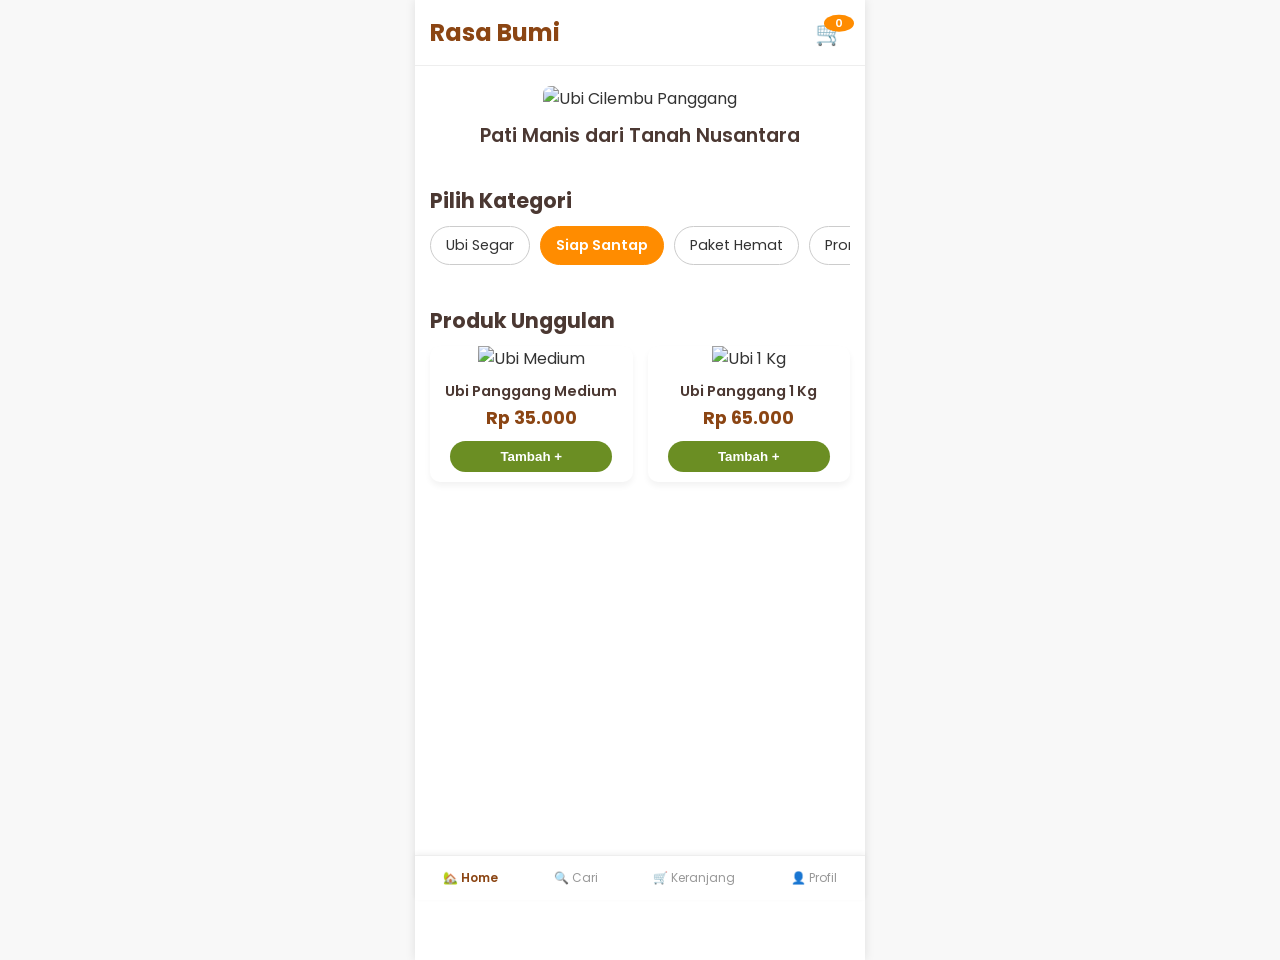
==== index.html @ 348a5ba7 "rancangan awal" ====
<!DOCTYPE html>
<html lang="id">
<head>
    <meta charset="UTF-8">
    <meta name="viewport" content="width=device-width, initial-scale=1.0">
    <title>Rasa Bumi - Home</title>
    <link rel="stylesheet" href="style.css">
    <link href="https://fonts.googleapis.com/css2?family=Poppins:wght@400;600;700&display=swap" rel="stylesheet">
</head>
<body>

    <div class="mobile-container">
        <header class="app-header">
            <div class="header-left">
                <div class="logo-text">Rasa Bumi</div>
            </div>
            <div class="header-right">
                <span class="icon cart-icon">🛒</span> <span class="cart-count">0</span> </div>
        </header>

        <section class="hero-section">
            <img src="https://via.placeholder.com/450x180/FF8C00/FFFFFF?text=Ubi+Cilembu+Panggang" alt="Ubi Cilembu Panggang" class="hero-image">
            <h1 class="hero-title">Pati Manis dari Tanah Nusantara</h1>
        </section>

        <section class="category-section">
            <h2>Pilih Kategori</h2>
            <div class="category-list">
                <div class="category-item" data-category="ubi-segar">Ubi Segar</div>
                <div class="category-item active" data-category="siap-santap">Siap Santap</div>
                <div class="category-item" data-category="paket-hemat">Paket Hemat</div>
                <div class="category-item" data-category="promo">Promo</div>
            </div>
        </section>

        <section class="product-section">
            <h2>Produk Unggulan</h2>
            <div class="product-grid">
                <div class="product-card" data-category="siap-santap">
                    <img src="https://via.placeholder.com/180x120/FF8C00/FFFFFF?text=Ubi+Medium" alt="Ubi Medium" class="product-image">
                    <p class="product-name">Ubi Panggang Medium</p>
                    <p class="product-price">Rp 35.000</p>
                    <button class="add-to-cart-btn">Tambah +</button>
                </div>
                <div class="product-card" data-category="siap-santap">
                    <img src="https://via.placeholder.com/180x120/FF8C00/FFFFFF?text=Ubi+1+Kg" alt="Ubi 1 Kg" class="product-image">
                    <p class="product-name">Ubi Panggang 1 Kg</p>
                    <p class="product-price">Rp 65.000</p>
                    <button class="add-to-cart-btn">Tambah +</button>
                </div>
                <div class="product-card" data-category="ubi-segar" style="display: none;">
                    <img src="https://via.placeholder.com/180x120/FF8C00/FFFFFF?text=Ubi+Segar" alt="Ubi Segar" class="product-image">
                    <p class="product-name">Ubi Cilembu Segar 500gr</p>
                    <p class="product-price">Rp 25.000</p>
                    <button class="add-to-cart-btn">Tambah +</button>
                </div>
            </div>
        </section>

        <nav class="bottom-nav">
            <a href="#" class="nav-item active" data-nav="home">🏡 Home</a>
            <a href="#" class="nav-item" data-nav="search">🔍 Cari</a>
            <a href="#" class="nav-item" data-nav="cart">🛒 Keranjang</a>
            <a href="#" class="nav-item" data-nav="profile">👤 Profil</a>
        </nav>

    </div>

    <script src="script.js"></script>
</body>
</html>
---- style.css ----
/* RESET DAN FONT DASAR */
body {
    font-family: 'Poppins', sans-serif;
    margin: 0;
    padding: 0;
    background-color: #f8f8f8;
    color: #333;
}

/* WARNA PALET DARI LOGO */
:root {
    --color-primary: #8B4513; /* Cokelat Tanah */
    --color-secondary: #FF8C00; /* Oranye Ubi */
    --color-text: #4B3832;
    --color-bg-light: #fff;
    --color-green: #6B8E23;
}

/* BATAS WADAH MOBILE */
.mobile-container {
    max-width: 450px;
    margin: 0 auto;
    background-color: var(--color-bg-light);
    box-shadow: 0 0 10px rgba(0,0,0,0.1);
    min-height: 100vh;
    padding-bottom: 60px; /* Ruang untuk bottom nav */
}

/* HEADER */
.app-header {
    display: flex;
    justify-content: space-between;
    align-items: center;
    padding: 15px;
    border-bottom: 1px solid #eee;
    background-color: var(--color-bg-light);
    position: sticky;
    top: 0;
    z-index: 100;
}

.logo-text {
    font-size: 1.5em;
    font-weight: 700;
    color: var(--color-primary);
}

.icon {
    font-size: 1.5em;
    cursor: pointer;
}

/* HERO SECTION */
.hero-section {
    position: relative;
    text-align: center;
    padding: 20px 0;
}

.hero-image {
    width: 100%;
    height: 180px;
    object-fit: cover;
    border-radius: 8px;
    margin-bottom: 10px;
}

.hero-title {
    font-size: 1.2em;
    font-weight: 600;
    color: var(--color-text);
    margin: 0;
    padding: 0 15px;
}

/* SECTION UMUM */
section {
    padding: 15px;
}

h2 {
    font-size: 1.3em;
    margin-top: 0;
    margin-bottom: 10px;
    color: var(--color-text);
}

/* KATEGORI */
.category-list {
    display: flex;
    overflow-x: scroll; /* Agar bisa digeser horizontal */
    gap: 10px;
    padding-bottom: 10px;
}

.category-item {
    padding: 8px 15px;
    border-radius: 20px;
    white-space: nowrap;
    border: 1px solid #ccc;
    cursor: pointer;
    font-size: 0.9em;
    background-color: #fff;
    transition: background-color 0.3s;
}

.category-item.active {
    background-color: var(--color-secondary);
    color: #fff;
    border-color: var(--color-secondary);
    font-weight: 600;
}

/* PRODUK UNGGULAN (GRID) */
.product-grid {
    display: grid;
    grid-template-columns: repeat(2, 1fr); /* 2 kolom di tampilan mobile */
    gap: 15px;
}

.product-card {
    background-color: #fff;
    border-radius: 10px;
    overflow: hidden;
    box-shadow: 0 4px 6px rgba(0,0,0,0.05);
    padding-bottom: 10px;
    text-align: center;
}

.product-image {
    width: 100%;
    height: 120px;
    object-fit: cover;
    margin-bottom: 5px;
}

.product-name {
    font-weight: 600;
    margin: 5px 0 0;
    color: var(--color-text);
    font-size: 0.9em;
}

.product-price {
    font-weight: 700;
    color: var(--color-primary);
    margin: 3px 0 10px;
    font-size: 1.1em;
}

.add-to-cart-btn {
    background-color: var(--color-green);
    color: white;
    border: none;
    padding: 8px 15px;
    border-radius: 20px;
    cursor: pointer;
    font-weight: 600;
    width: 80%;
}

/* NAVIGASI BAWAH */
.bottom-nav {
    position: fixed;
    bottom: 0;
    left: 0;
    right: 0;
    max-width: 450px;
    margin: 0 auto;
    display: flex;
    justify-content: space-around;
    background-color: var(--color-bg-light);
    border-top: 1px solid #eee;
    padding: 8px 0;
    box-shadow: 0 -2px 5px rgba(0,0,0,0.05);
    z-index: 200;
}

.nav-item {
    display: flex;
    flex-direction: column;
    align-items: center;
    font-size: 0.75em;
    color: #999;
    text-decoration: none;
    padding: 5px;
}

.nav-item.active {
    color: var(--color-primary);
    font-weight: 600;
}

/* Tambahan untuk cart count */
.app-header .header-right {
    position: relative;
    display: flex;
    align-items: center; /* Untuk mensejajarkan ikon dan angka */
}

.cart-icon {
    margin-right: 5px; /* Memberi jarak ke angka */
}

.cart-count {
    background-color: var(--color-secondary); /* Warna oranye ubi */
    color: white;
    font-size: 0.7em;
    font-weight: 600;
    border-radius: 50%;
    padding: 2px 6px;
    position: absolute; /* Posisikan relatif terhadap header-right */
    top: 5px;
    right: 5px;
    transform: translate(30%, -30%); /* Geser agar di pojok ikon */
    min-width: 18px; /* Pastikan lingkaran cukup besar untuk 2 digit */
    text-align: center;
    line-height: 1.2;
}

/* ... (CSS yang sudah ada lainnya) ... */
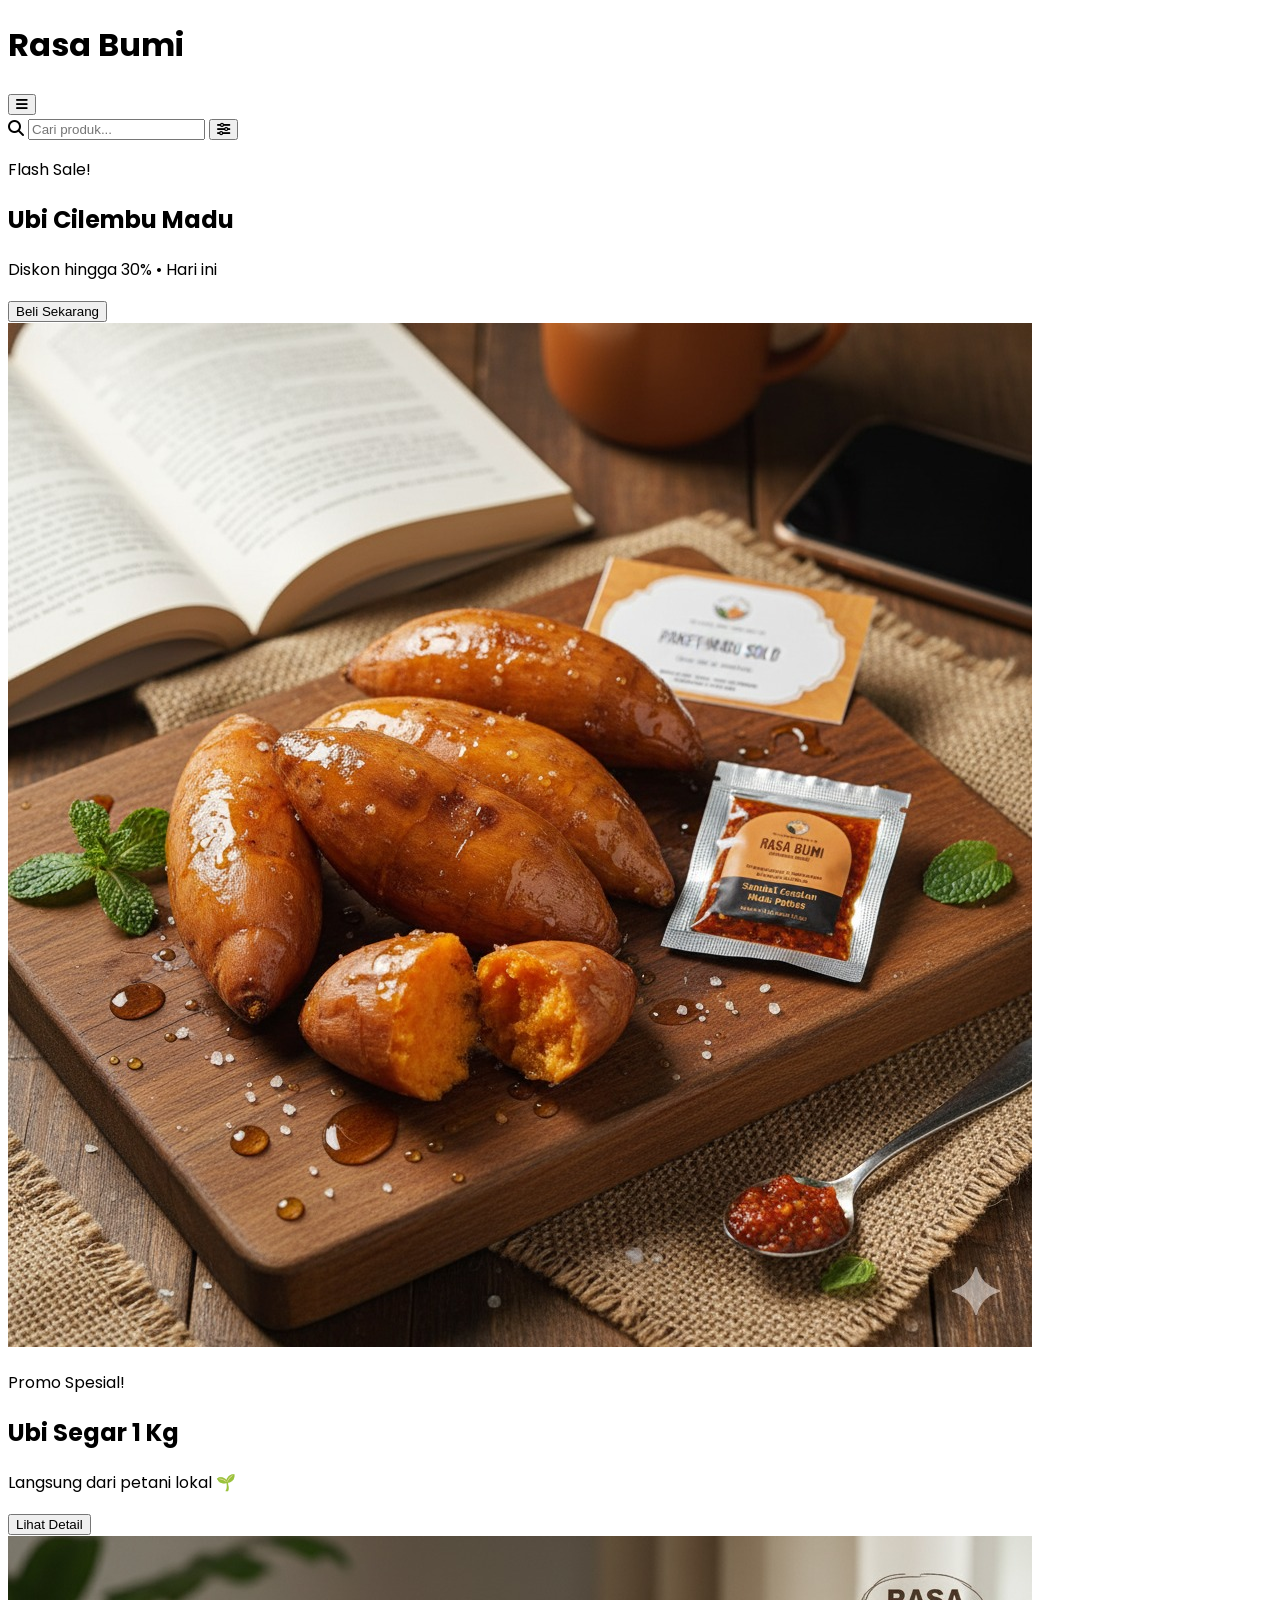
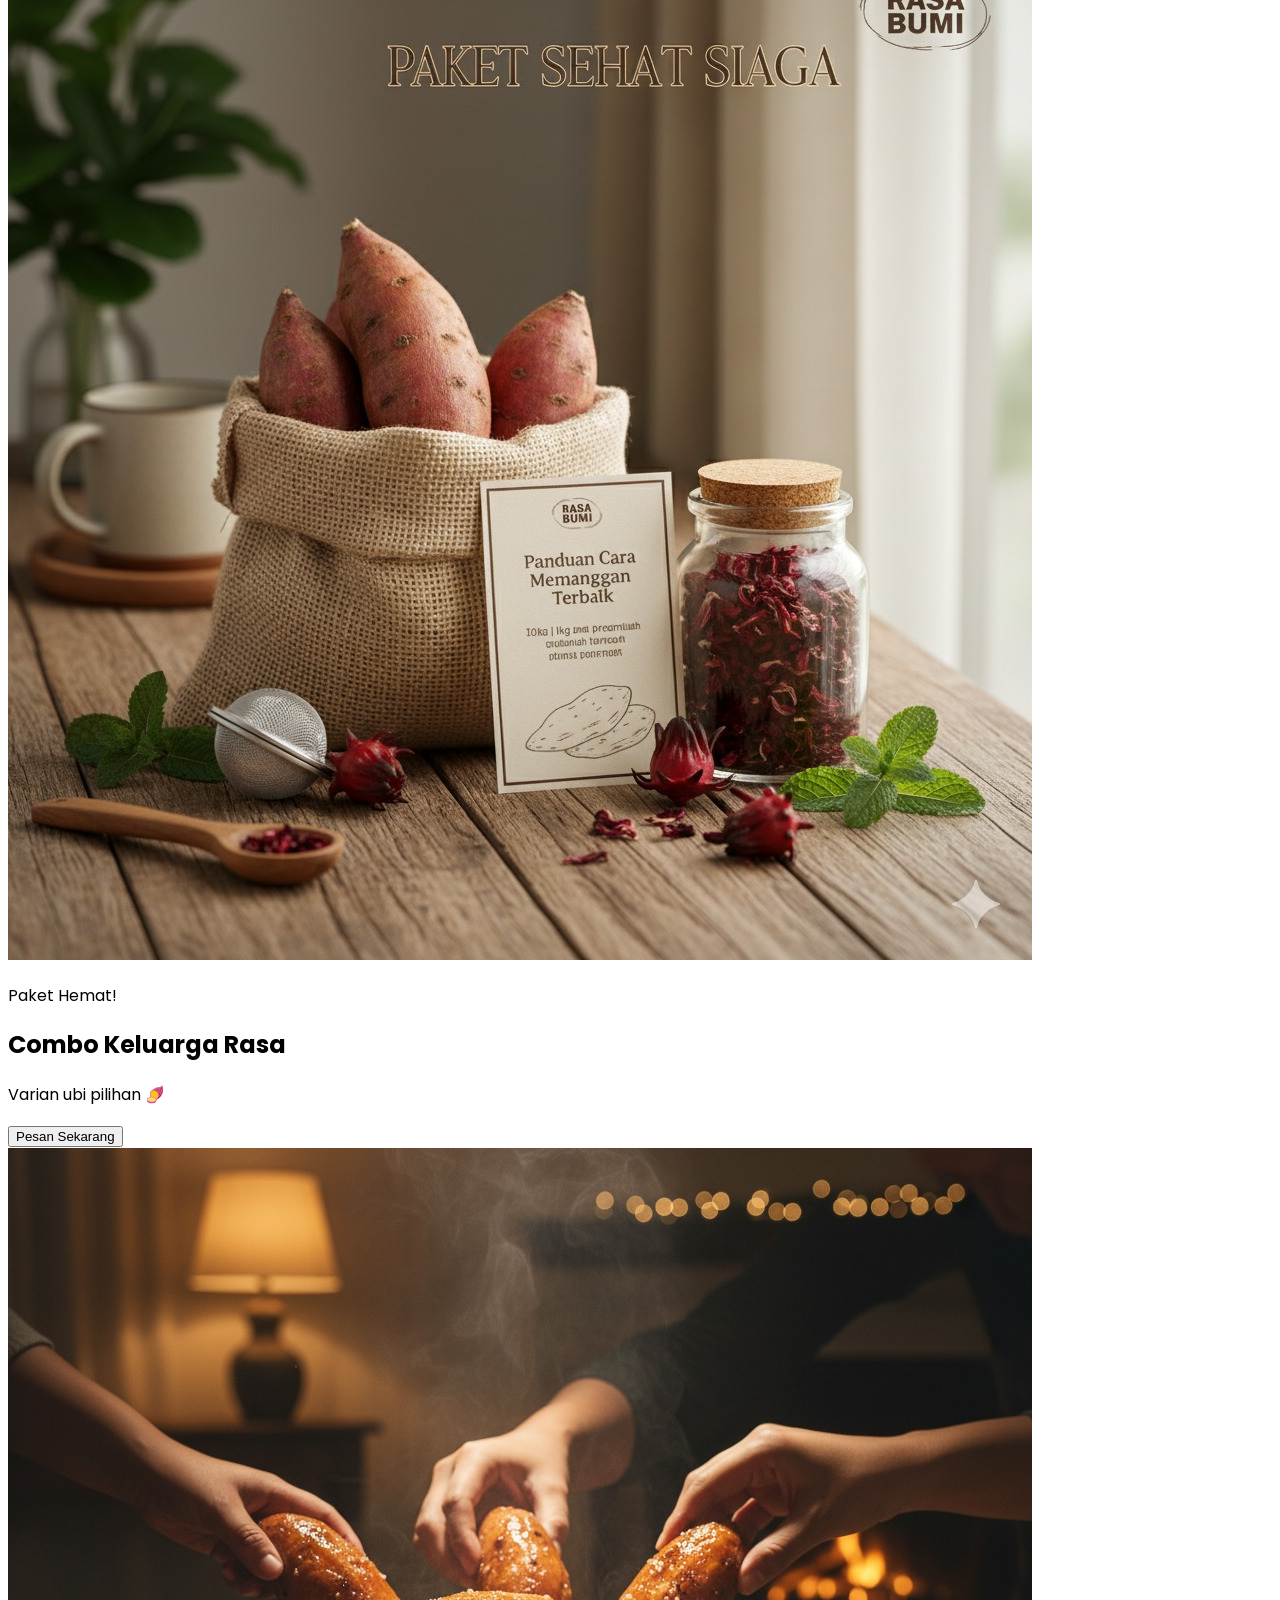
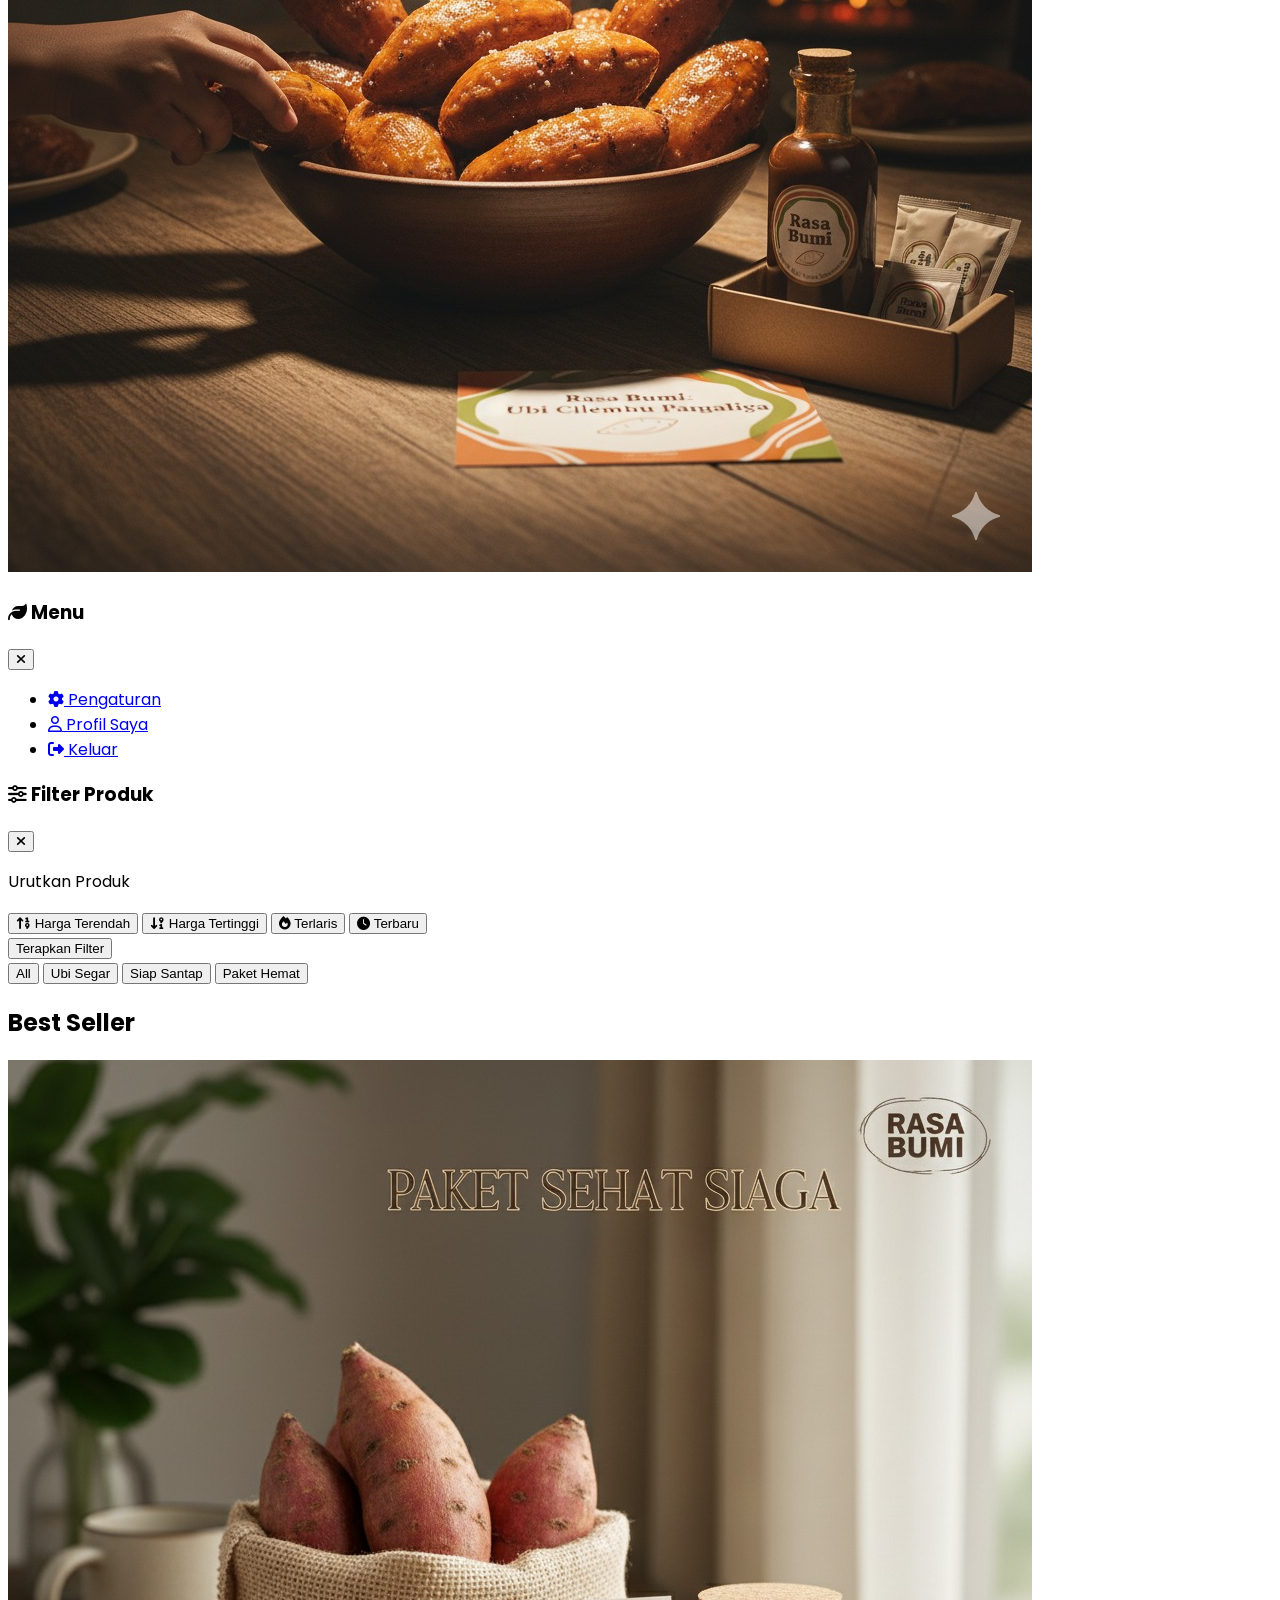
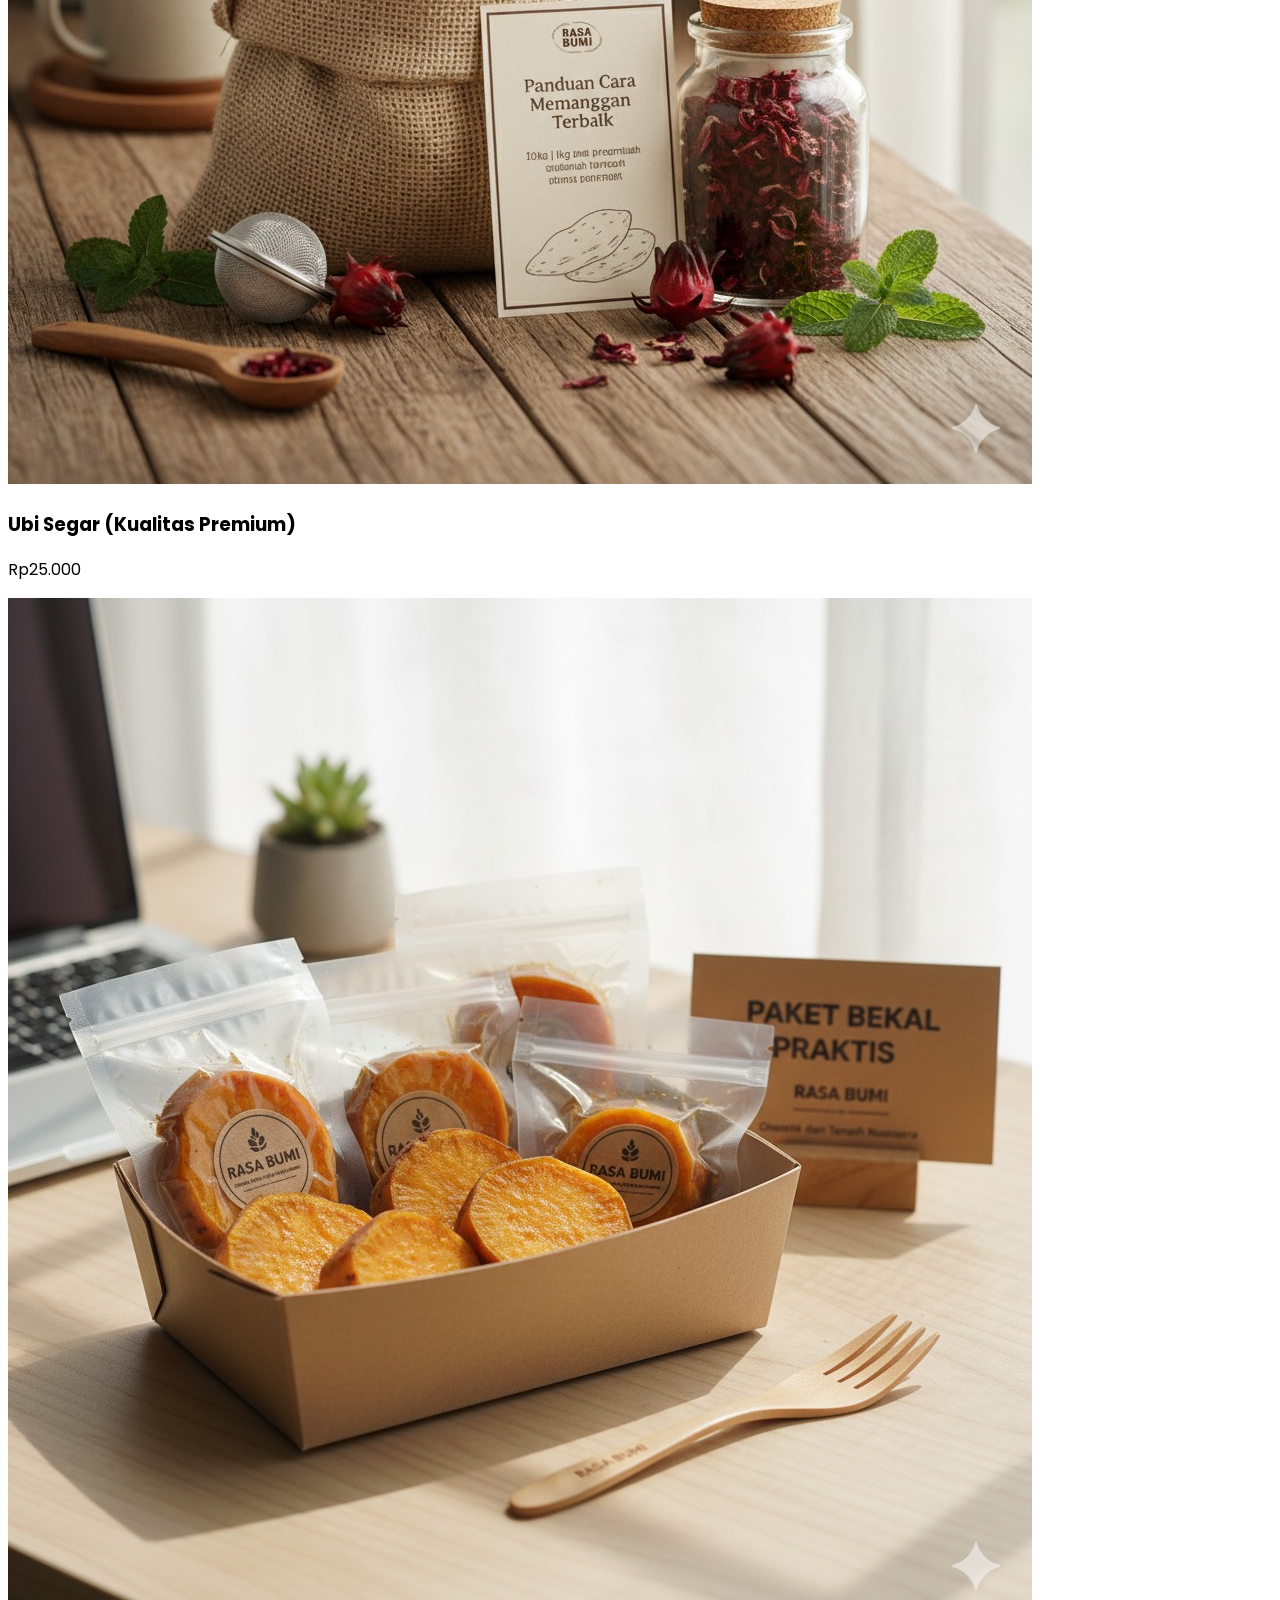
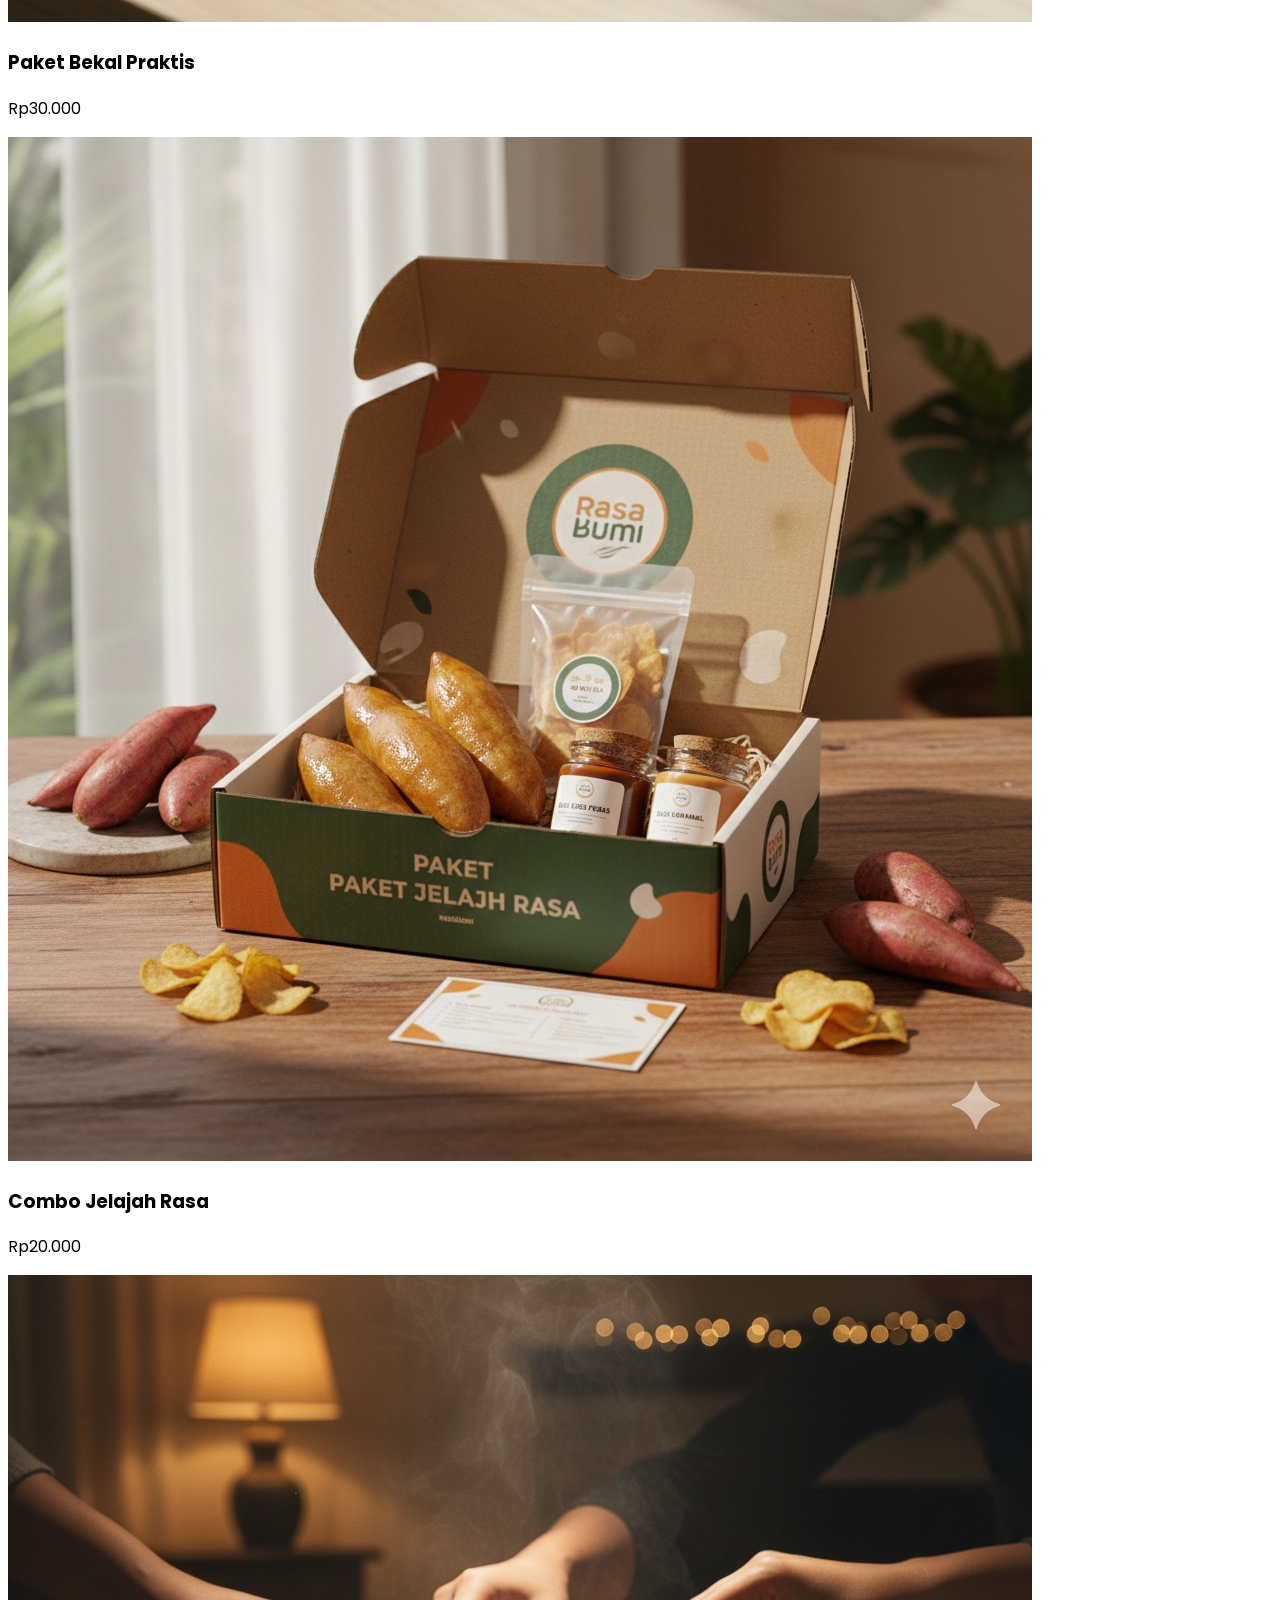
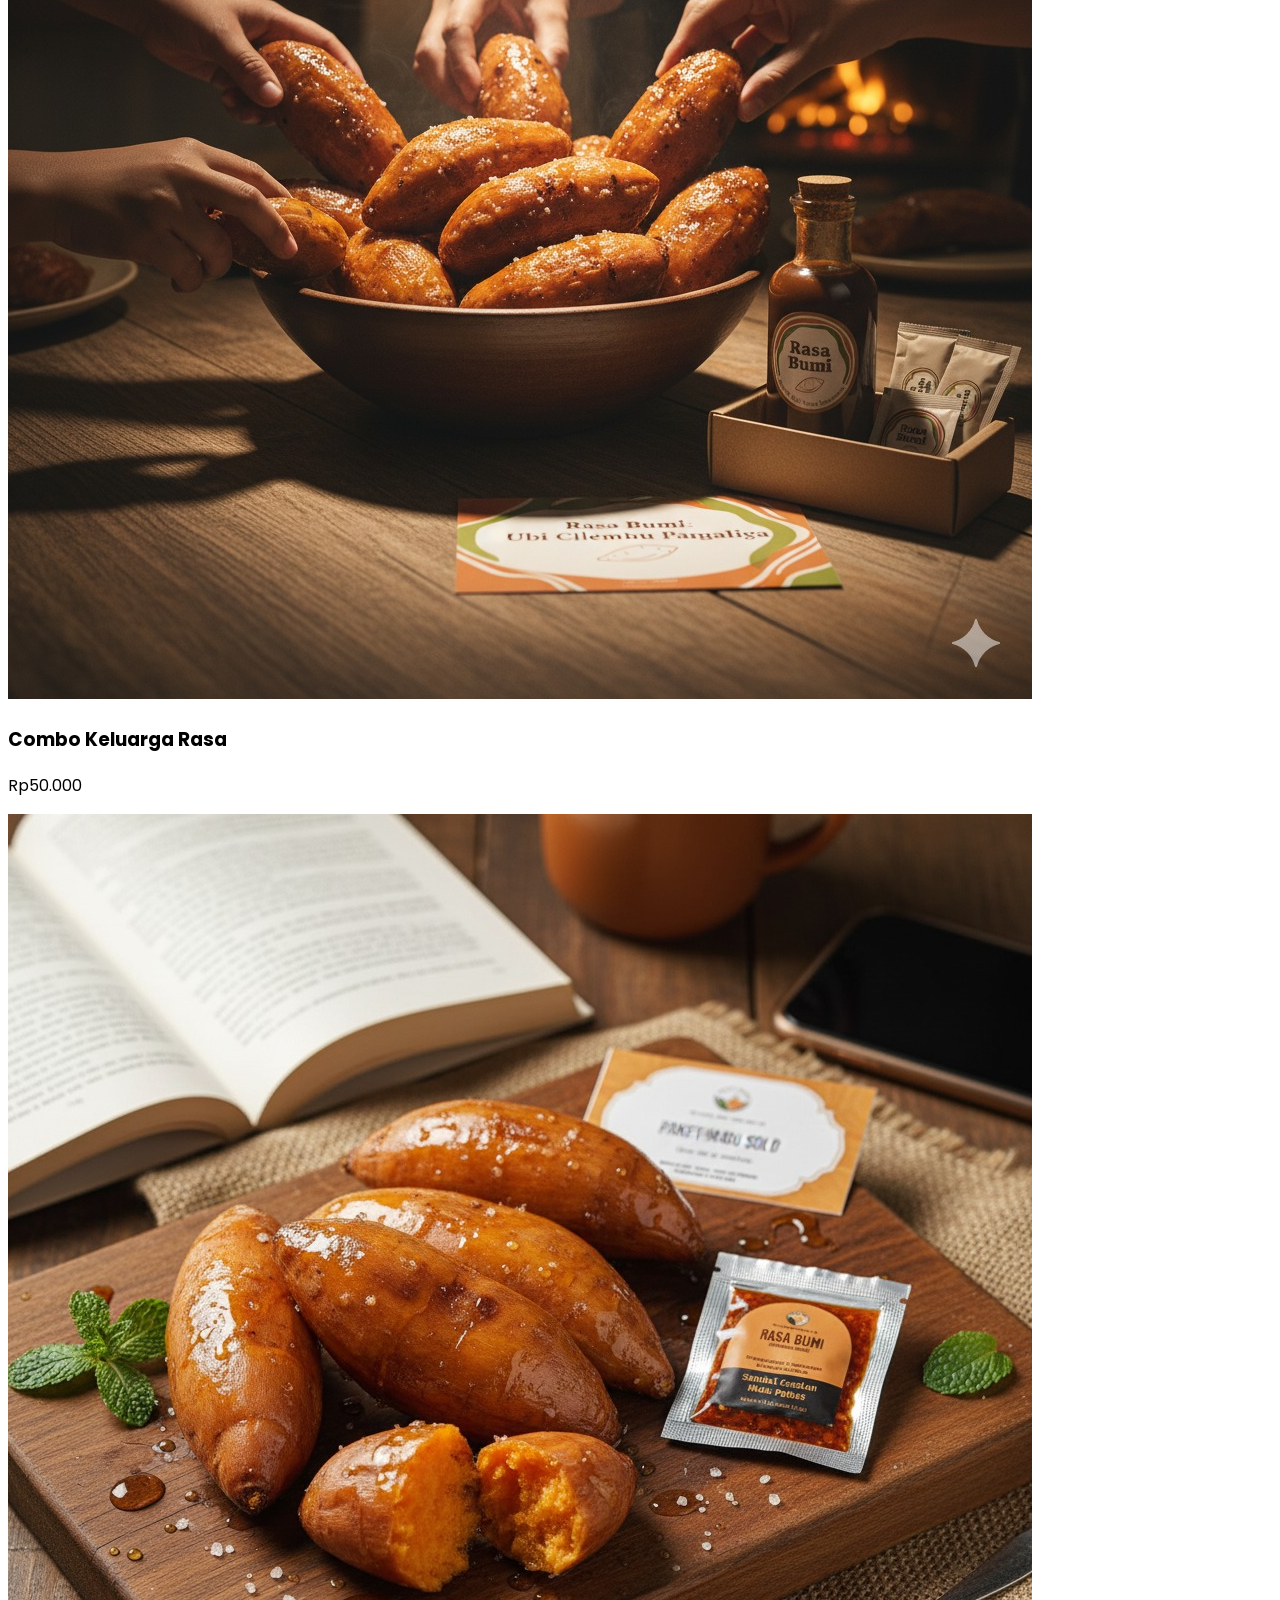
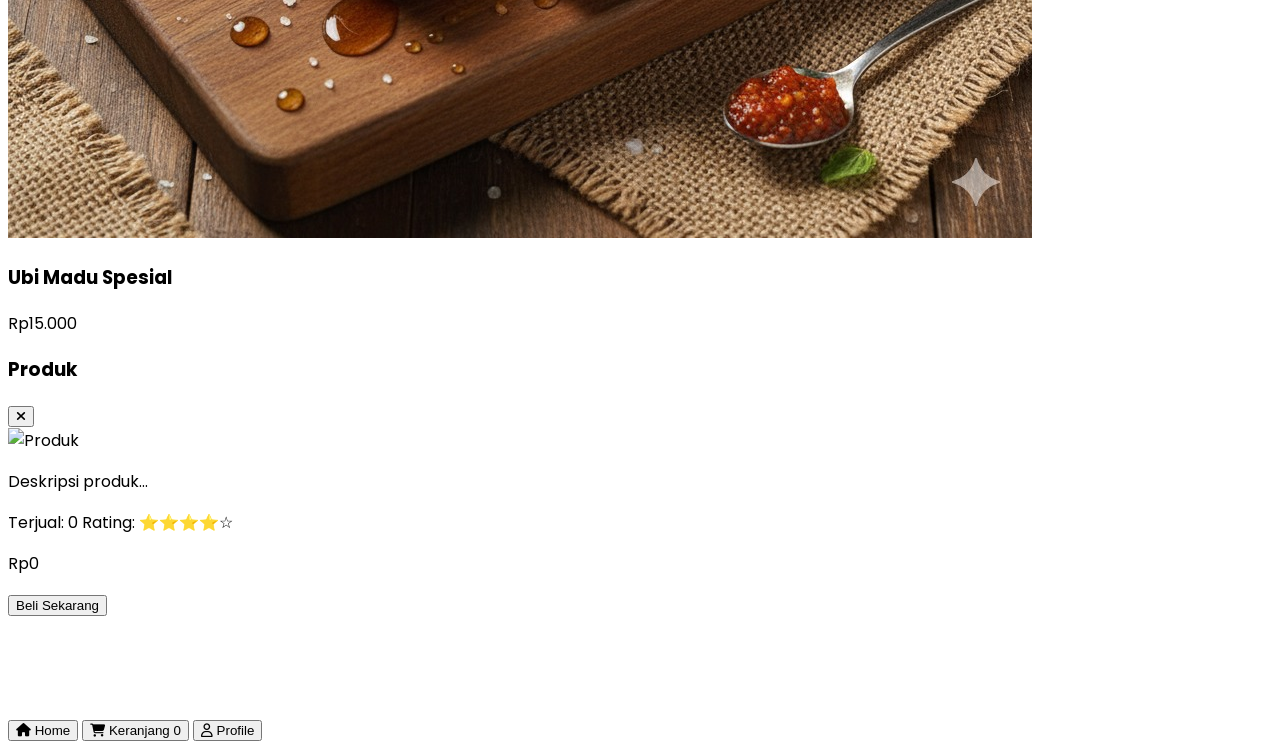
==== commit 7ae63b60: "home setting profile" ====
--- a/index.html
+++ b/index.html
@@ -1,71 +1,432 @@
 <!DOCTYPE html>
 <html lang="id">
-<head>
-    <meta charset="UTF-8">
-    <meta name="viewport" content="width=device-width, initial-scale=1.0">
-    <title>Rasa Bumi - Home</title>
-    <link rel="stylesheet" href="style.css">
-    <link href="https://fonts.googleapis.com/css2?family=Poppins:wght@400;600;700&display=swap" rel="stylesheet">
-</head>
-<body>
-
-    <div class="mobile-container">
-        <header class="app-header">
-            <div class="header-left">
-                <div class="logo-text">Rasa Bumi</div>
+  <head>
+    <meta charset="UTF-8" />
+    <meta name="viewport" content="width=device-width, initial-scale=1.0" />
+    <title>Rasa Bumi - Flash Sale</title>
+    <script src="https://cdn.tailwindcss.com"></script>
+    <link
+      href="https://fonts.googleapis.com/css2?family=Poppins:wght@400;600;700&display=swap"
+      rel="stylesheet"
+    />
+    <link
+      rel="stylesheet"
+      href="https://cdnjs.cloudflare.com/ajax/libs/font-awesome/6.5.0/css/all.min.css"
+      crossorigin="anonymous"
+    />
+
+    <link rel="stylesheet" href="./css/global.css" />
+  </head>
+  <body class="bg-gray-50 relative">
+    <!-- SPLASH SCREEN -->
+    <div
+      id="splashScreen"
+      class="fixed inset-0 bg-gradient-to-br from-amber-500 to-orange-400 flex flex-col items-center justify-center z-50"
+    >
+      <!-- Logo dengan animasi scale -->
+      <img
+        src="./image/icon/icon.png"
+        alt="Logo"
+        class="w-[140px] mb-2 animate-bounce-slow mt-[-40px]"
+      />
+
+      <!-- Subtitle -->
+      <p
+        class="text-gray-100 opacity-0 text-center text-lg animate-fadeIn delay-400"
+      >
+        Nikmati Produk Alami & Sehat
+      </p>
+
+      <!-- Loader Dots -->
+      <div class="flex space-x-2 mt-6">
+        <span
+          class="w-3 h-3 bg-white rounded-full animate-bounce delay-0"
+        ></span>
+        <span
+          class="w-3 h-3 bg-white rounded-full animate-bounce delay-200"
+        ></span>
+        <span
+          class="w-3 h-3 bg-white rounded-full animate-bounce delay-400"
+        ></span>
+      </div>
+    </div>
+
+    <!-- Tailwind Custom Animations -->
+    <style>
+      @keyframes fadeIn {
+        0% {
+          opacity: 0;
+          transform: translateY(10px);
+        }
+        100% {
+          opacity: 1;
+          transform: translateY(0);
+        }
+      }
+
+      @keyframes bounceSlow {
+        0%,
+        100% {
+          transform: translateY(0);
+        }
+        50% {
+          transform: translateY(-15px);
+        }
+      }
+
+      .animate-fadeIn {
+        animation: fadeIn 1s forwards;
+      }
+
+      .animate-bounce-slow {
+        animation: bounceSlow 2s infinite;
+      }
+
+      .animate-bounce {
+        animation: bounce 1s infinite;
+      }
+
+      .delay-0 {
+        animation-delay: 0s;
+      }
+      .delay-200 {
+        animation-delay: 0.2s;
+      }
+      .delay-400 {
+        animation-delay: 0.4s;
+      }
+    </style>
+
+    <!-- MAIN CONTENT -->
+    <div
+      id="mainContent"
+      class="max-w-sm mx-auto min-h-screen bg-white shadow-md relative hidden"
+    >
+      <!-- HEADER -->
+      <header
+        class="flex items-center justify-between px-4 py-3 border-b border-gray-100 sticky top-0 bg-white z-50"
+      >
+        <h1 class="text-xl font-bold text-amber-900">Rasa Bumi</h1>
+        <button id="menuBtn" class="text-2xl text-gray-700 focus:outline-none">
+          <i class="fa-solid fa-bars"></i>
+        </button>
+      </header>
+
+      <!-- SEARCH & FILTER -->
+      <div class="px-4 pt-3">
+        <div
+          class="flex items-center bg-gray-100 rounded-full px-4 py-2 shadow-sm"
+        >
+          <span class="text-gray-400 text-lg mr-2"
+            ><i class="fa-solid fa-magnifying-glass"></i
+          ></span>
+          <input
+            type="text"
+            placeholder="Cari produk..."
+            class="bg-transparent w-full focus:outline-none text-sm text-gray-700"
+          />
+          <button
+            id="filterBtn"
+            class="bg-amber-600 hover:bg-amber-700 text-white rounded-full px-3 py-1 ml-2 text-sm transition"
+          >
+            <i class="fa-solid fa-sliders"></i>
+          </button>
+        </div>
+      </div>
+
+      <!-- PROMO SLIDER -->
+      <section class="mt-4 px-4">
+        <div
+          id="promoSlider"
+          class="flex gap-3 overflow-x-auto snap-x scroll-smooth"
+        >
+          <div
+            class="min-w-full snap-center bg-gradient-to-r from-orange-400 to-yellow-400 text-white rounded-2xl p-5 flex justify-between items-center shadow-md"
+          >
+            <div>
+              <p class="text-sm font-medium opacity-90">Flash Sale!</p>
+              <h2 class="text-xl font-bold mb-1">Ubi Cilembu Madu</h2>
+              <p class="text-xs opacity-90 w-[85%]">
+                Diskon hingga 30% • Hari ini
+              </p>
+              <button
+                class="mt-3 bg-white text-orange-600 font-semibold px-4 py-1.5 rounded-full text-sm shadow-sm hover:scale-105 transition"
+              >
+                Beli Sekarang
+              </button>
             </div>
-            <div class="header-right">
-                <span class="icon cart-icon">🛒</span> <span class="cart-count">0</span> </div>
-        </header>
-
-        <section class="hero-section">
-            <img src="https://via.placeholder.com/450x180/FF8C00/FFFFFF?text=Ubi+Cilembu+Panggang" alt="Ubi Cilembu Panggang" class="hero-image">
-            <h1 class="hero-title">Pati Manis dari Tanah Nusantara</h1>
-        </section>
-
-        <section class="category-section">
-            <h2>Pilih Kategori</h2>
-            <div class="category-list">
-                <div class="category-item" data-category="ubi-segar">Ubi Segar</div>
-                <div class="category-item active" data-category="siap-santap">Siap Santap</div>
-                <div class="category-item" data-category="paket-hemat">Paket Hemat</div>
-                <div class="category-item" data-category="promo">Promo</div>
+            <img
+              src="./image/produk/produk2.jpeg"
+              class="rounded-xl shadow-md w-[150px]"
+              alt="Ubi"
+            />
+          </div>
+          <div
+            class="min-w-full snap-center bg-gradient-to-r from-lime-500 to-green-600 text-white rounded-2xl p-5 flex justify-between items-center shadow-md"
+          >
+            <div>
+              <p class="text-sm font-medium opacity-90">Promo Spesial!</p>
+              <h2 class="text-xl font-bold mb-1">Ubi Segar 1 Kg</h2>
+              <p class="text-xs opacity-90 w-[85%]">
+                Langsung dari petani lokal 🌱
+              </p>
+              <button
+                class="mt-3 bg-white text-green-700 font-semibold px-4 py-1.5 rounded-full text-sm shadow-sm hover:scale-105 transition"
+              >
+                Lihat Detail
+              </button>
             </div>
-        </section>
-
-        <section class="product-section">
-            <h2>Produk Unggulan</h2>
-            <div class="product-grid">
-                <div class="product-card" data-category="siap-santap">
-                    <img src="https://via.placeholder.com/180x120/FF8C00/FFFFFF?text=Ubi+Medium" alt="Ubi Medium" class="product-image">
-                    <p class="product-name">Ubi Panggang Medium</p>
-                    <p class="product-price">Rp 35.000</p>
-                    <button class="add-to-cart-btn">Tambah +</button>
-                </div>
-                <div class="product-card" data-category="siap-santap">
-                    <img src="https://via.placeholder.com/180x120/FF8C00/FFFFFF?text=Ubi+1+Kg" alt="Ubi 1 Kg" class="product-image">
-                    <p class="product-name">Ubi Panggang 1 Kg</p>
-                    <p class="product-price">Rp 65.000</p>
-                    <button class="add-to-cart-btn">Tambah +</button>
-                </div>
-                <div class="product-card" data-category="ubi-segar" style="display: none;">
-                    <img src="https://via.placeholder.com/180x120/FF8C00/FFFFFF?text=Ubi+Segar" alt="Ubi Segar" class="product-image">
-                    <p class="product-name">Ubi Cilembu Segar 500gr</p>
-                    <p class="product-price">Rp 25.000</p>
-                    <button class="add-to-cart-btn">Tambah +</button>
-                </div>
+            <img
+              src="./image/produk/produk3.jpeg"
+              class="rounded-xl shadow-md w-[150px]"
+              alt="Ubi Segar"
+            />
+          </div>
+          <div
+            class="min-w-full snap-center bg-gradient-to-r from-amber-500 to-orange-600 text-white rounded-2xl p-5 flex justify-between items-center shadow-md"
+          >
+            <div>
+              <p class="text-sm font-medium opacity-90">Paket Hemat!</p>
+              <h2 class="text-xl font-bold mb-1">Combo Keluarga Rasa</h2>
+              <p class="text-xs opacity-90 w-[85%]">Varian ubi pilihan 🍠</p>
+              <button
+                class="mt-3 bg-white text-amber-700 font-semibold px-4 py-1.5 rounded-full text-sm shadow-sm hover:scale-105 transition"
+              >
+                Pesan Sekarang
+              </button>
             </div>
-        </section>
-
-        <nav class="bottom-nav">
-            <a href="#" class="nav-item active" data-nav="home">🏡 Home</a>
-            <a href="#" class="nav-item" data-nav="search">🔍 Cari</a>
-            <a href="#" class="nav-item" data-nav="cart">🛒 Keranjang</a>
-            <a href="#" class="nav-item" data-nav="profile">👤 Profil</a>
-        </nav>
-
+            <img
+              src="./image/produk/produk4.jpeg"
+              class="rounded-xl shadow-md w-[150px]"
+              alt="Paket"
+            />
+          </div>
+        </div>
+        <div class="flex justify-center gap-1.5 mt-3">
+          <span class="w-2 h-2 rounded-full bg-amber-500" id="dot1"></span>
+          <span class="w-2 h-2 rounded-full bg-gray-300" id="dot2"></span>
+          <span class="w-2 h-2 rounded-full bg-gray-300" id="dot3"></span>
+        </div>
+      </section>
+
+      <!-- SIDE MENU -->
+      <div
+        id="sideMenu"
+        class="fixed inset-0 bg-black/30 backdrop-blur-sm hidden items-center justify-center z-50 animate-fadeIn"
+      >
+        <div
+          class="bg-white w-4/5 max-w-xs rounded-2xl p-6 shadow-xl animate-slideUp"
+        >
+          <div class="flex justify-between items-center mb-4">
+            <h3 class="text-lg font-semibold text-amber-800">
+              <i class="fa-solid fa-leaf mr-2 text-amber-600"></i> Menu
+            </h3>
+            <button id="closeMenu" class="text-gray-500 hover:text-red-500">
+              <i class="fa-solid fa-xmark text-xl"></i>
+            </button>
+          </div>
+          <ul class="space-y-4 text-gray-700 text-base">
+            <li class="hover:text-amber-600 cursor-pointer transition">
+              <a href="./setting.html" class="flex items-center">
+                <i class="fa-solid fa-gear mr-2"></i> Pengaturan
+              </a>
+            </li>
+            <li class="hover:text-amber-600 cursor-pointer transition">
+              <a href="./profile.html" class="flex items-center">
+                <i class="fa-regular fa-user mr-2"></i> Profil Saya
+              </a>
+            </li>
+            <li class="hover:text-amber-600 cursor-pointer transition">
+              <a href="#" class="flex items-center">
+                <i class="fa-solid fa-right-from-bracket mr-2"></i> Keluar
+              </a>
+            </li>
+          </ul>
+        </div>
+      </div>
+
+      <!-- FILTER MODAL -->
+      <div
+        id="filterModal"
+        class="fixed inset-0 bg-black/50 backdrop-blur-sm hidden items-end justify-center z-50 animate-fadeIn"
+      >
+        <div
+          class="bg-white w-full max-w-sm rounded-t-3xl p-6 shadow-xl animate-slideUp"
+        >
+          <div class="flex justify-between items-center mb-5">
+            <h3
+              class="text-xl font-semibold text-gray-800 flex items-center gap-3"
+            >
+              <i class="fa-solid fa-sliders text-amber-600"></i> Filter Produk
+            </h3>
+            <button
+              id="closeFilter"
+              class="text-gray-400 hover:text-red-500 text-2xl transition"
+            >
+              <i class="fa-solid fa-xmark"></i>
+            </button>
+          </div>
+          <p class="text-gray-500 font-medium mb-3">Urutkan Produk</p>
+          <div class="grid grid-cols-2 gap-4">
+            <button
+              class="filter-btn flex flex-col items-center justify-center gap-2 p-4 bg-gray-50 rounded-2xl shadow-sm hover:bg-amber-50 hover:scale-105 transition-transform"
+            >
+              <i class="fa-solid fa-arrow-up-1-9 text-amber-600 text-lg"></i>
+              <span class="text-sm font-medium text-gray-700"
+                >Harga Terendah</span
+              >
+            </button>
+            <button
+              class="filter-btn flex flex-col items-center justify-center gap-2 p-4 bg-gray-50 rounded-2xl shadow-sm hover:bg-amber-50 hover:scale-105 transition-transform"
+            >
+              <i class="fa-solid fa-arrow-down-9-1 text-amber-600 text-lg"></i>
+              <span class="text-sm font-medium text-gray-700"
+                >Harga Tertinggi</span
+              >
+            </button>
+            <button
+              class="filter-btn flex flex-col items-center justify-center gap-2 p-4 bg-gray-50 rounded-2xl shadow-sm hover:bg-amber-50 hover:scale-105 transition-transform"
+            >
+              <i class="fa-solid fa-fire text-amber-600 text-lg"></i>
+              <span class="text-sm font-medium text-gray-700">Terlaris</span>
+            </button>
+            <button
+              class="filter-btn flex flex-col items-center justify-center gap-2 p-4 bg-gray-50 rounded-2xl shadow-sm hover:bg-amber-50 hover:scale-105 transition-transform"
+            >
+              <i class="fa-solid fa-clock text-amber-600 text-lg"></i>
+              <span class="text-sm font-medium text-gray-700">Terbaru</span>
+            </button>
+          </div>
+          <button
+            id="applyFilter"
+            class="mt-6 w-full bg-amber-600 text-white font-semibold py-3 rounded-full shadow-md hover:bg-amber-700 transition"
+          >
+            Terapkan Filter
+          </button>
+        </div>
+      </div>
+
+      <!-- BEST SELLER -->
+      <section class="px-4 mt-5">
+        <!-- KATEGORI -->
+        <div class="flex gap-3 mt-4 overflow-x-auto mb-4">
+          <button
+            class="flex-shrink-0 bg-amber-600 text-white px-3 py-1 rounded-full text-sm category-btn"
+            data-category="Semua"
+          >
+            All
+          </button>
+          <button
+            class="flex-shrink-0 bg-gray-100 text-gray-700 px-3 py-1 rounded-full text-sm category-btn"
+            data-category="Ubi Segar"
+          >
+            Ubi Segar
+          </button>
+          <button
+            class="flex-shrink-0 bg-gray-100 text-gray-700 px-3 py-1 rounded-full text-sm category-btn"
+            data-category="Siap Santap"
+          >
+            Siap Santap
+          </button>
+          <button
+            class="flex-shrink-0 bg-gray-100 text-gray-700 px-3 py-1 rounded-full text-sm category-btn"
+            data-category="Paket Hemat"
+          >
+            Paket Hemat
+          </button>
+        </div>
+
+        <!-- Best Seller -->
+        <div class="flex justify-between items-center mb-3">
+          <h2 class="text-lg font-semibold text-gray-800">Best Seller</h2>
+        </div>
+        <div class="grid grid-cols-2 gap-3" id="bestSellerProducts"></div>
+      </section>
+
+      <!-- MODAL PRODUK -->
+      <div
+        id="productDetailModal"
+        class="fixed inset-0 bg-black/40 backdrop-blur-sm hidden items-center justify-center z-50 animate-fadeIn"
+      >
+        <div
+          class="bg-white w-11/12 max-w-sm rounded-2xl p-5 shadow-lg animate-slideUp"
+        >
+          <div class="flex justify-between items-center mb-3">
+            <h3 class="text-lg font-semibold text-gray-800" id="detailTitle">
+              Produk
+            </h3>
+            <button
+              id="closeDetail"
+              class="text-gray-500 hover:text-red-500 text-2xl"
+            >
+              <i class="fa-solid fa-xmark"></i>
+            </button>
+          </div>
+          <img
+            id="detailImage"
+            src="https://via.placeholder.com/150"
+            alt="Produk"
+            class="w-full rounded-xl mb-3"
+          />
+          <p id="detailDesc" class="text-sm text-gray-600 mb-2">
+            Deskripsi produk...
+          </p>
+          <div
+            class="flex justify-between items-center text-gray-700 text-sm mb-2"
+          >
+            <span id="detailSold">Terjual: 0</span>
+            <span id="detailRating">Rating: ⭐⭐⭐⭐☆</span>
+          </div>
+          <p id="detailPrice" class="text-amber-600 font-bold text-lg mb-3">
+            Rp0
+          </p>
+          <button
+            class="w-full bg-amber-600 text-white py-2 rounded-full font-semibold hover:bg-amber-700 transition"
+          >
+            Beli Sekarang
+          </button>
+        </div>
+      </div>
+
+      <br /><br /><br /><br />
+
+      <!-- BOTTOM NAVIGATION -->
+      <nav
+        class="fixed bottom-0 left-0 w-full bg-white border-t border-gray-200 shadow-inner flex justify-around items-center py-2"
+      >
+        <!-- Home -->
+        <button class="flex flex-col items-center text-amber-600">
+          <i class="fa-solid fa-house text-xl"></i>
+          <span class="text-xs">Home</span>
+        </button>
+
+        <!-- Cart/Keranjang -->
+        <button
+          class="flex flex-col items-center text-gray-500 relative"
+          data-page="cart"
+        >
+          <i class="fa-solid fa-cart-shopping text-xl"></i>
+          <span class="text-xs">Keranjang</span>
+          <!-- Badge -->
+          <span
+            id="cartBadge"
+            class="absolute -top-1 -right-1 bg-red-500 text-white text-xs w-5 h-5 flex items-center justify-center rounded-full hidden"
+          >
+            0
+          </span>
+        </button>
+
+        <!-- Profile -->
+        <button
+          class="flex flex-col items-center text-gray-500"
+          onclick="location.href='profile.html'"
+        >
+          <i class="fa-regular fa-user text-xl"></i>
+          <span class="text-xs">Profile</span>
+        </button>
+      </nav>
     </div>
 
-    <script src="script.js"></script>
-</body>
-</html>+    <script src="./js/script.js"></script>
+  </body>
+</html>
--- a/css/global.css
+++ b/css/global.css
@@ -0,0 +1,69 @@
+body {
+  font-family: "Poppins", sans-serif;
+}
+::-webkit-scrollbar {
+  display: none;
+}
+
+/* Animasi */
+@keyframes fadeIn {
+  from {
+    opacity: 0;
+  }
+  to {
+    opacity: 1;
+  }
+}
+@keyframes slideUp {
+  from {
+    transform: translateY(20px);
+    opacity: 0;
+  }
+  to {
+    transform: translateY(0);
+    opacity: 1;
+  }
+}
+.animate-fadeIn {
+  animation: fadeIn 0.3s ease-out;
+}
+.animate-slideUp {
+  animation: slideUp 0.3s ease-out;
+}
+
+/* Splash screen */
+@keyframes splashFade {
+  0% {
+    opacity: 0;
+    transform: scale(0.8);
+  }
+  50% {
+    opacity: 1;
+    transform: scale(1.05);
+  }
+  100% {
+    opacity: 0;
+    transform: scale(1);
+  }
+}
+.splash-animate {
+  animation: splashFade 2.5s ease-in-out forwards;
+}
+
+@keyframes flyToCart {
+  0% {
+    transform: translate(0, 0) scale(1);
+    opacity: 1;
+  }
+  100% {
+    transform: translate(var(--x), var(--y)) scale(0.2);
+    opacity: 0;
+  }
+}
+
+.fly {
+  position: fixed;
+  z-index: 1000;
+  pointer-events: none;
+  animation: flyToCart 0.8s forwards;
+}
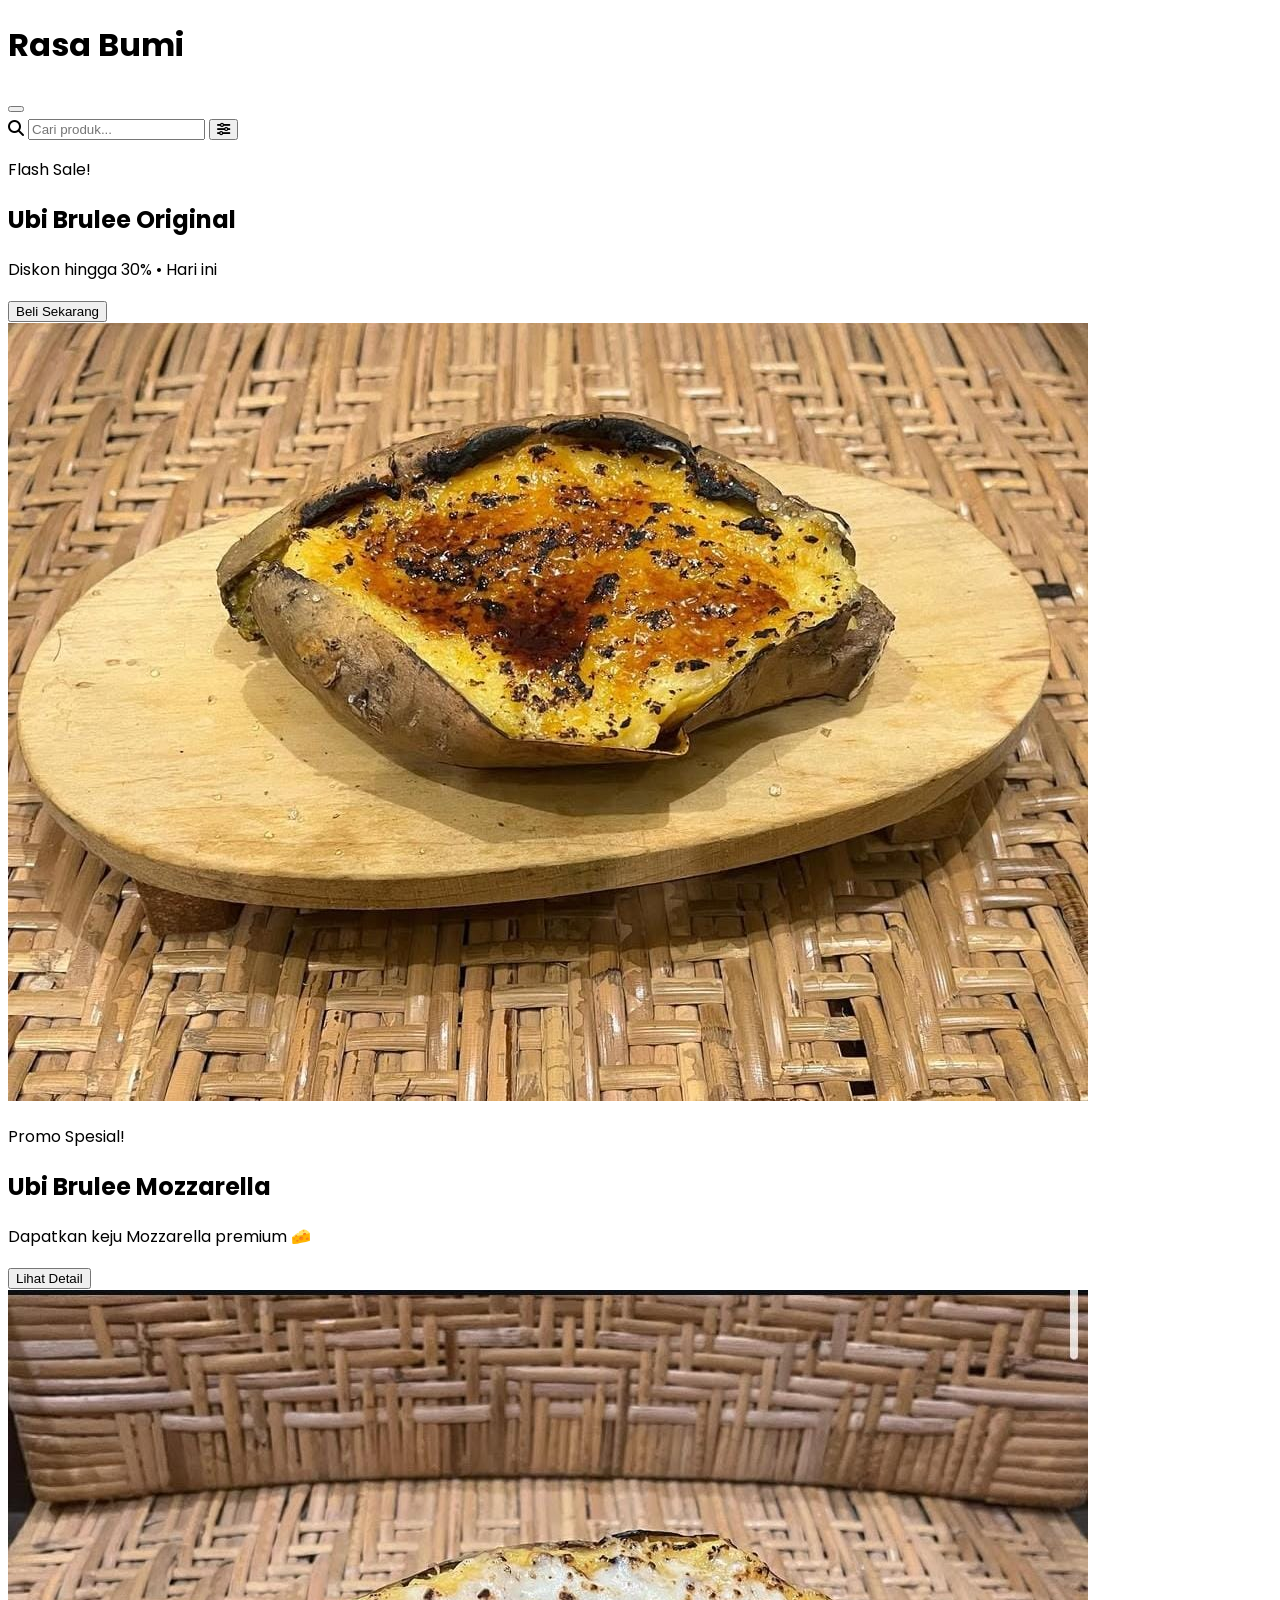
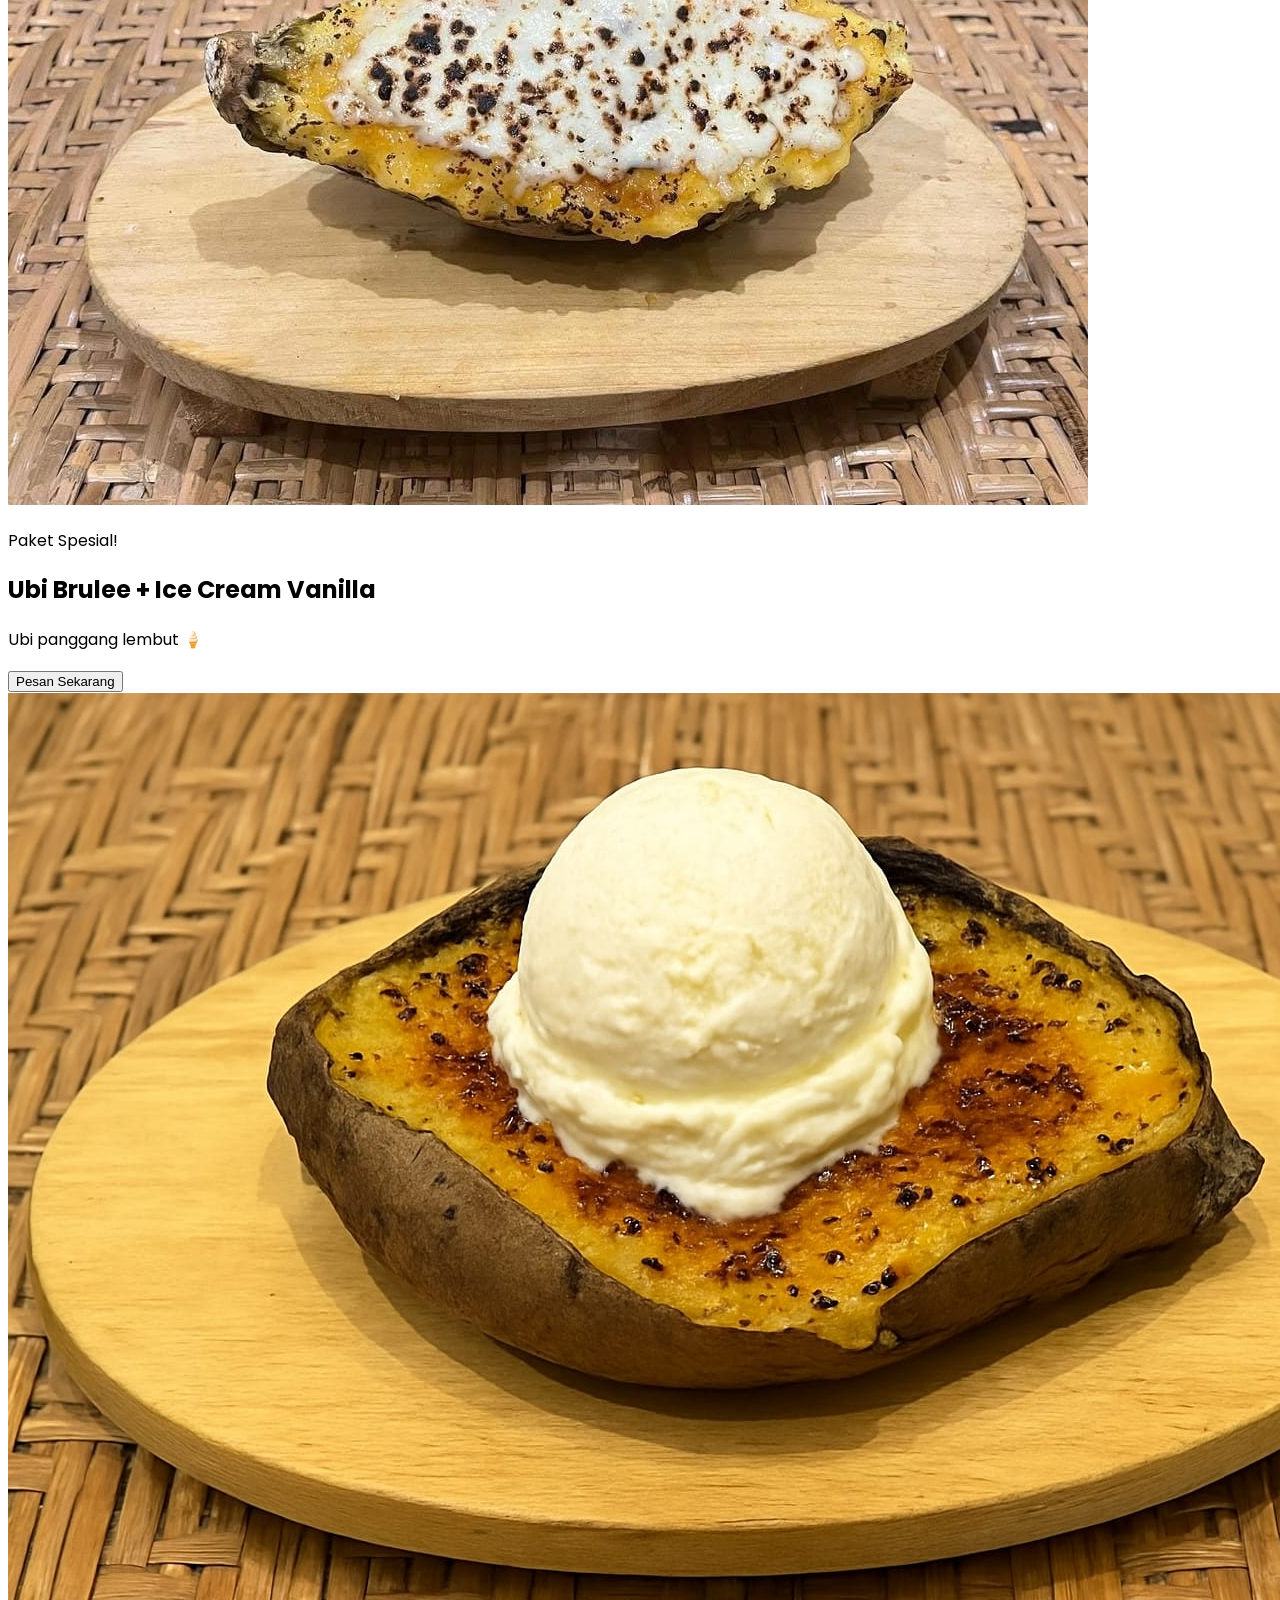
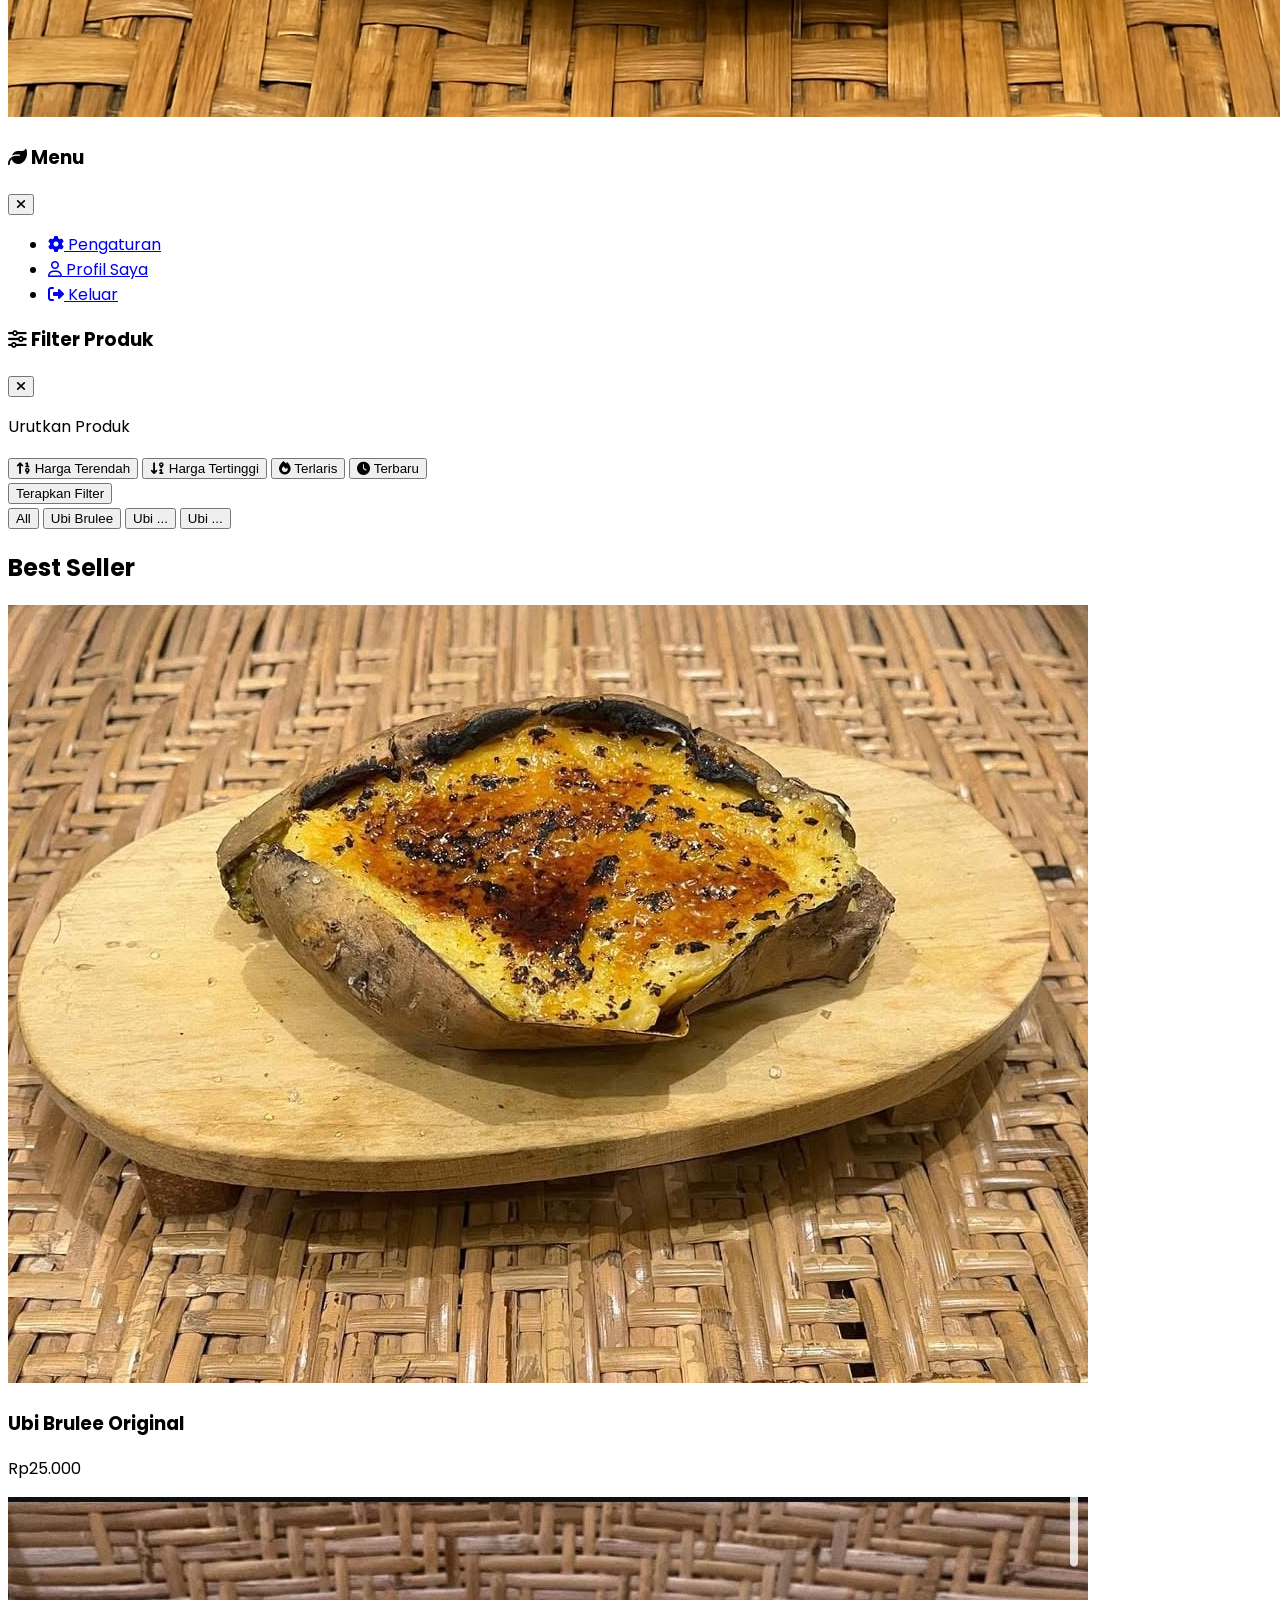
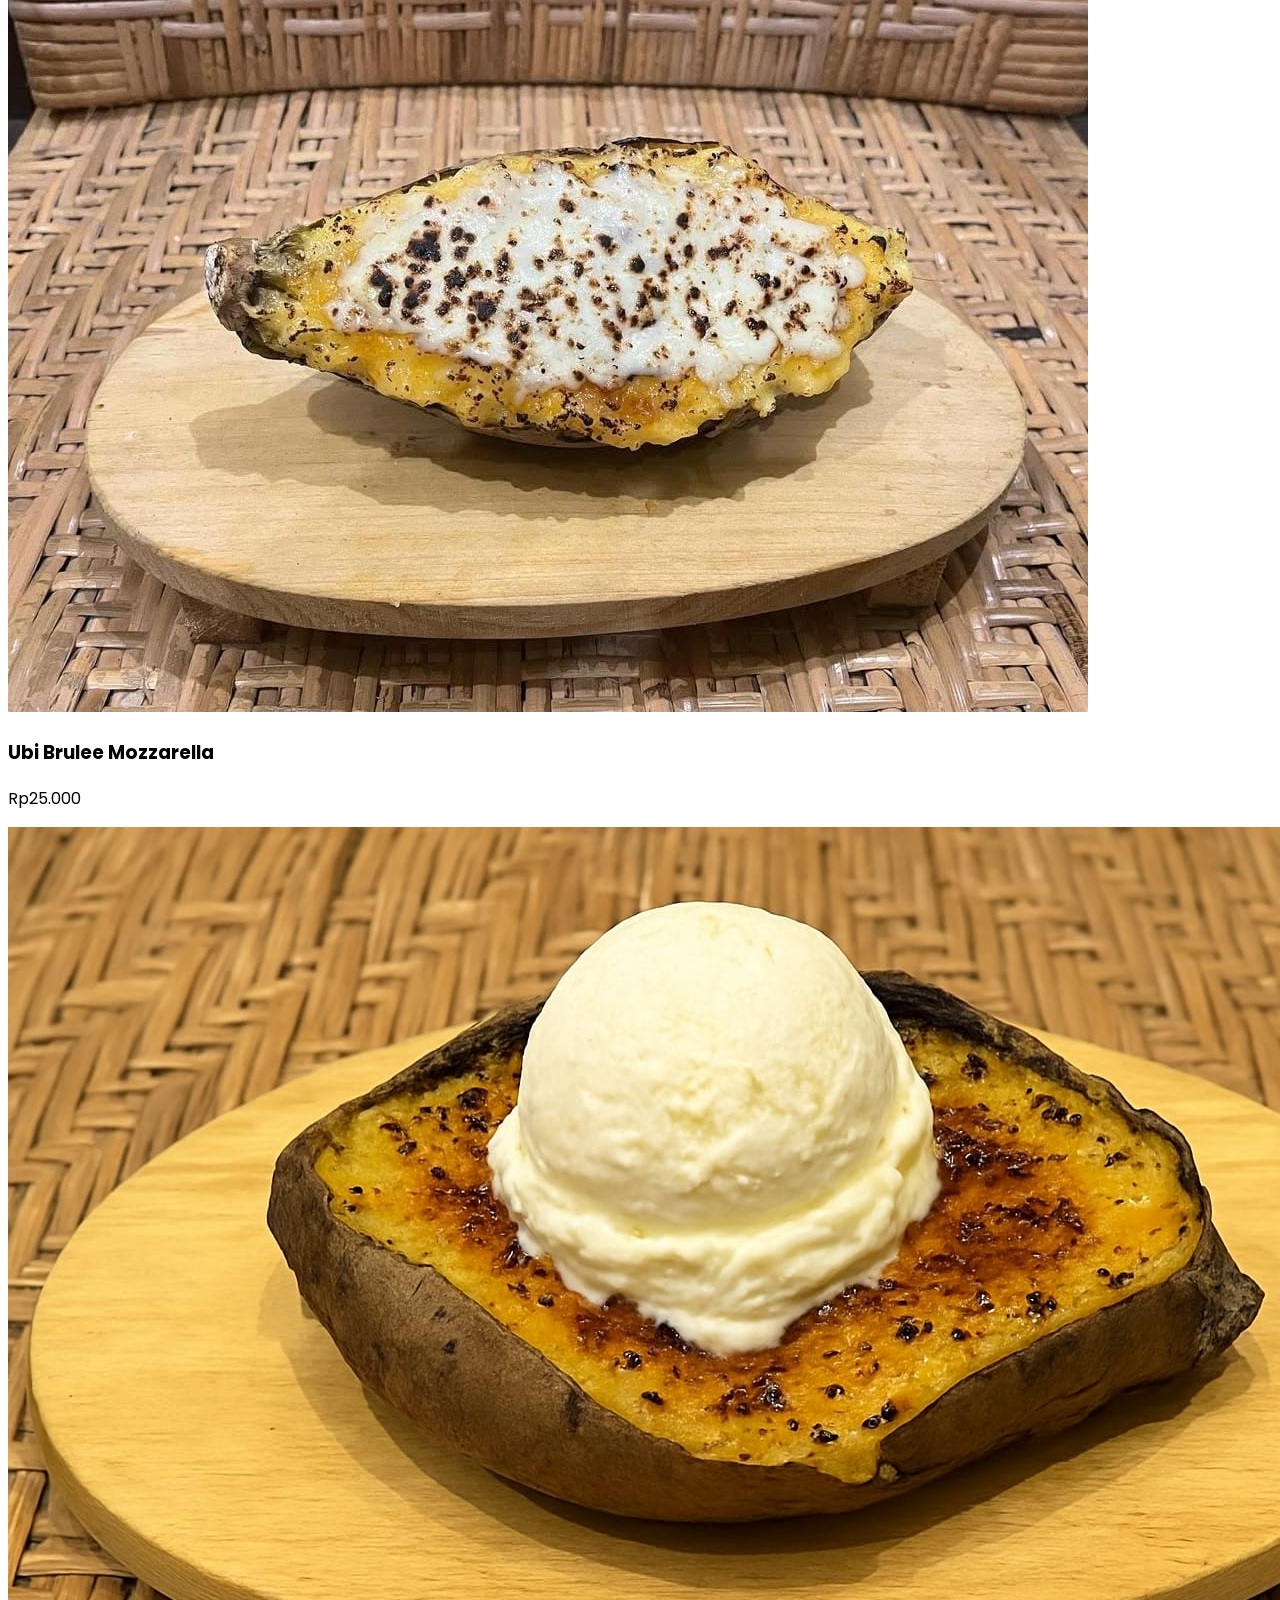
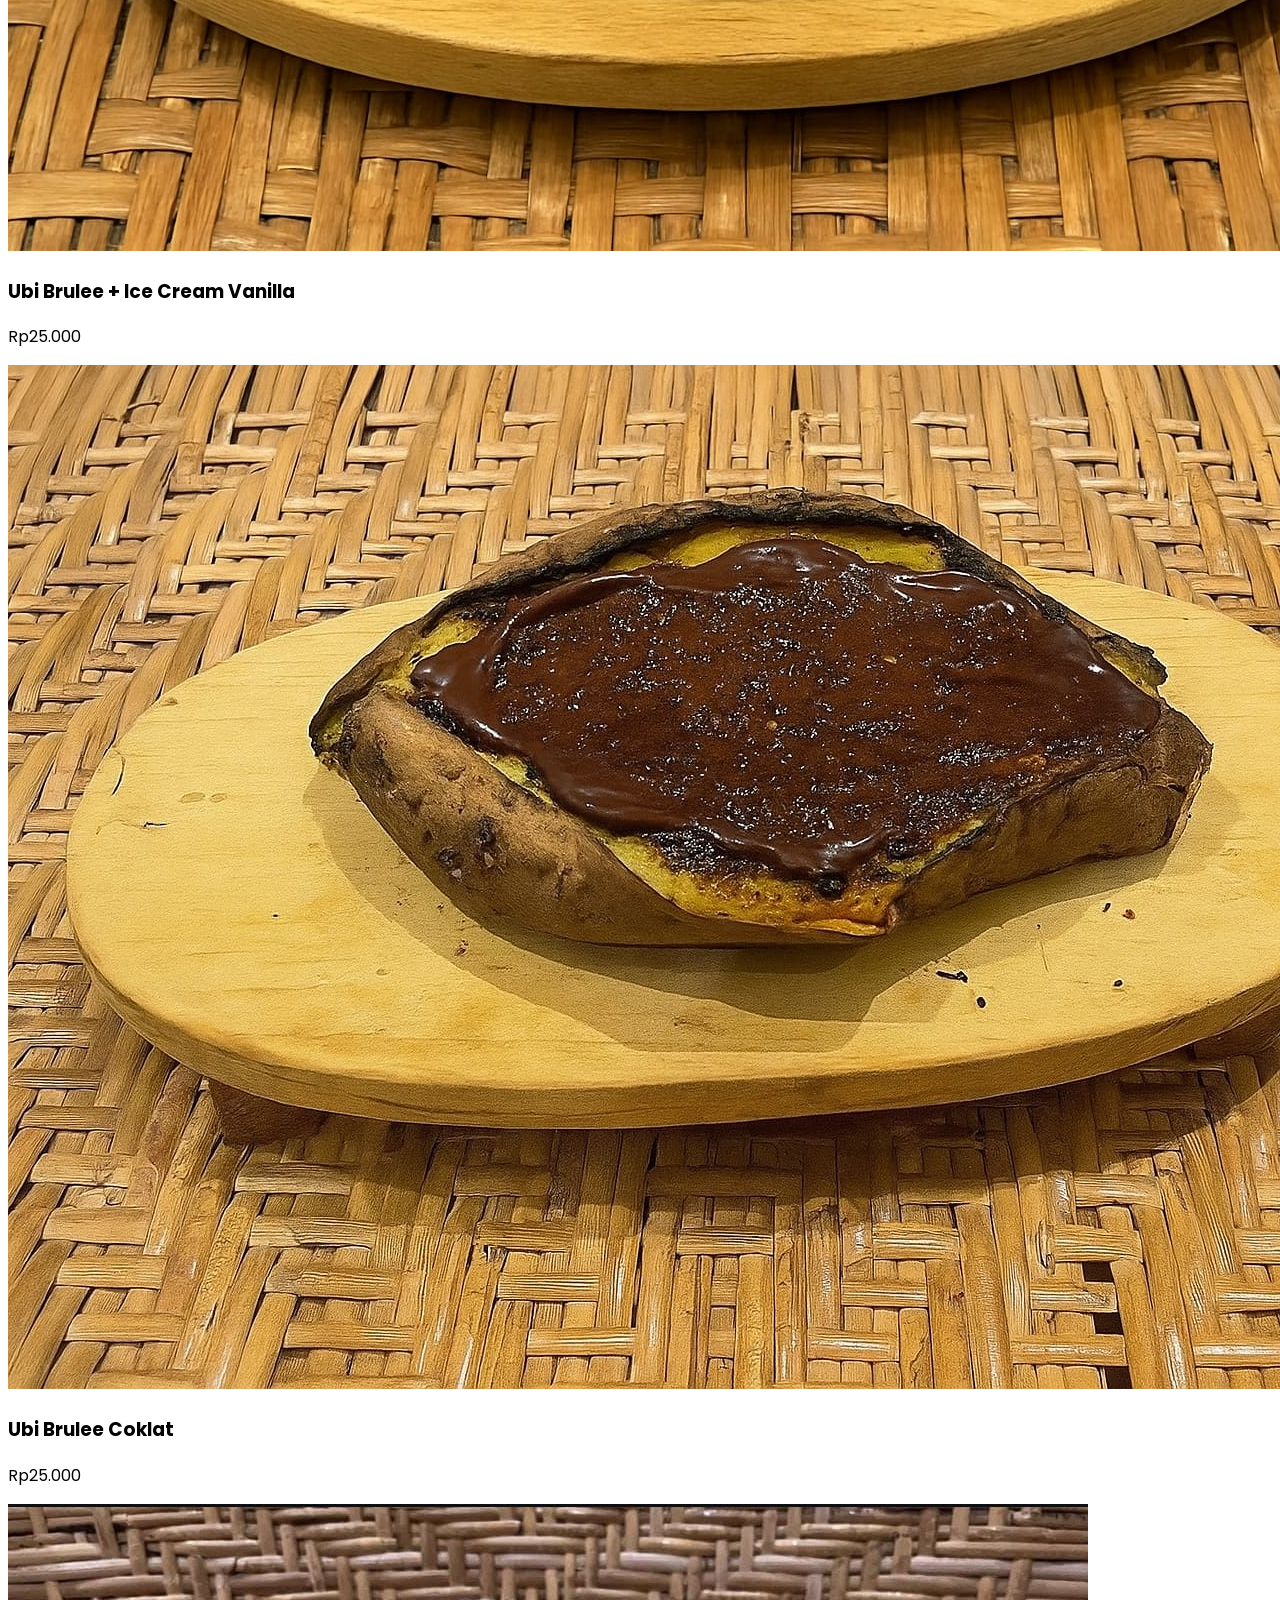
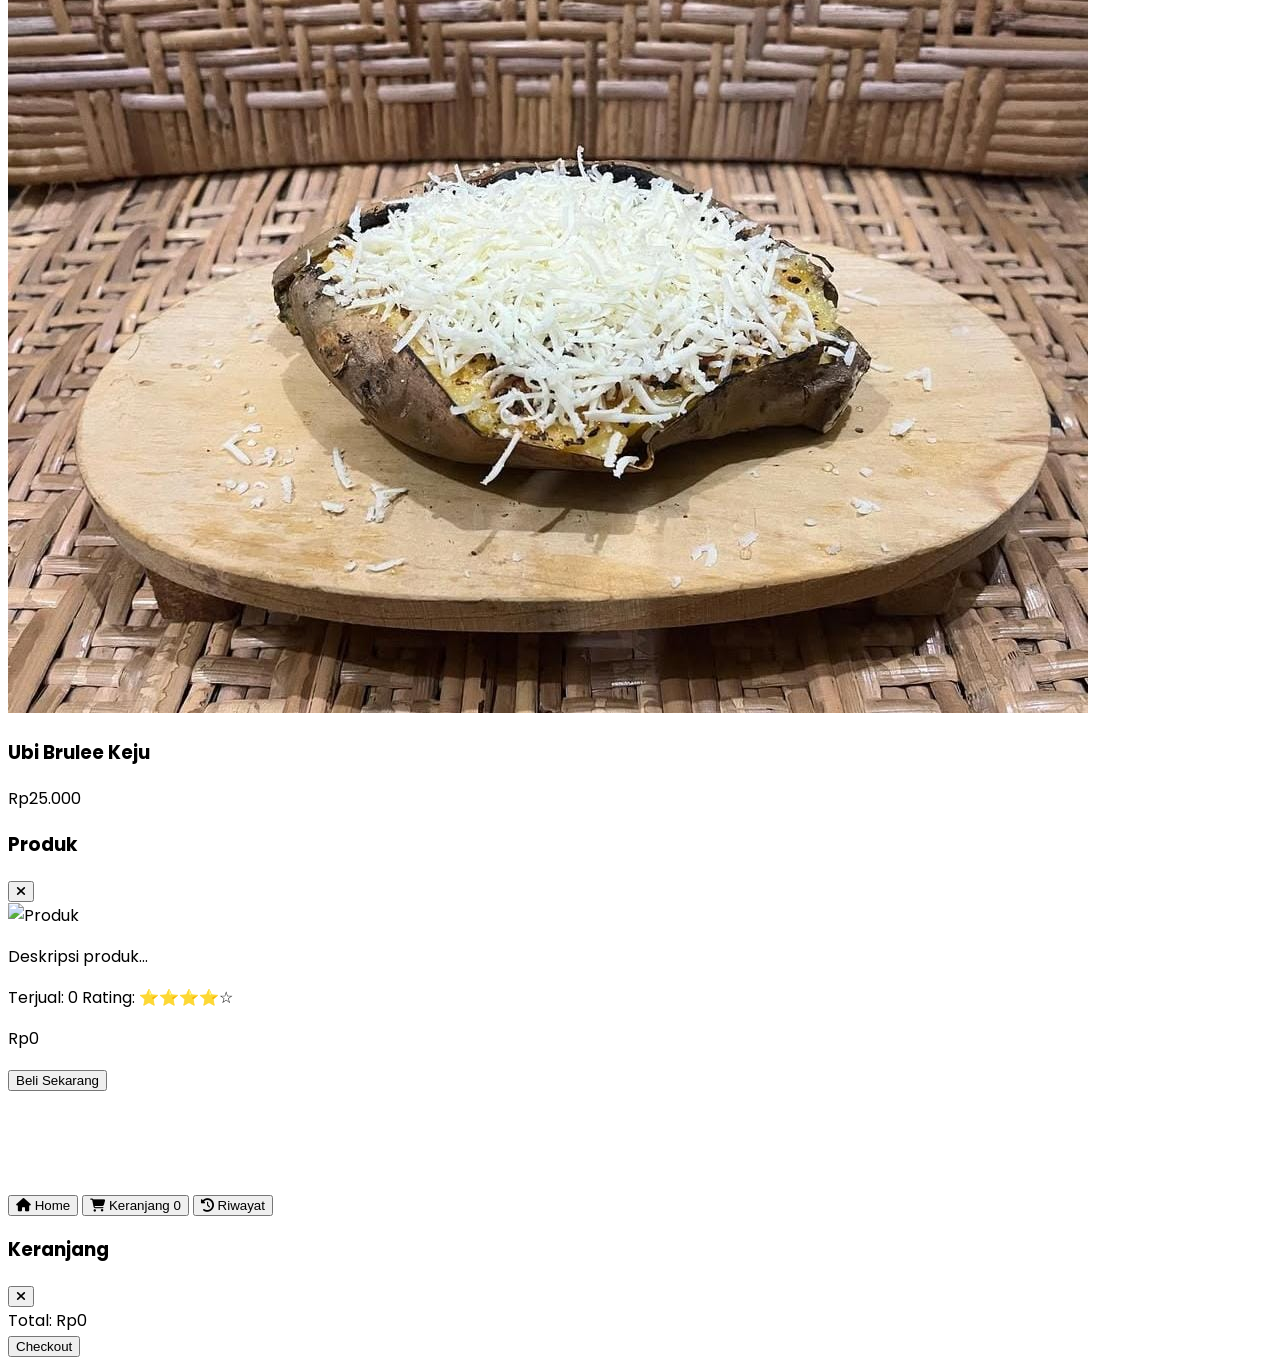
==== commit 7e98f37a: "pembaruan history dan transaksi" ====
--- a/index.html
+++ b/index.html
@@ -107,9 +107,10 @@
         class="flex items-center justify-between px-4 py-3 border-b border-gray-100 sticky top-0 bg-white z-50"
       >
         <h1 class="text-xl font-bold text-amber-900">Rasa Bumi</h1>
-        <button id="menuBtn" class="text-2xl text-gray-700 focus:outline-none">
-          <i class="fa-solid fa-bars"></i>
-        </button>
+        <button
+          id="menuBtn"
+          class="text-2xl text-gray-700 focus:outline-none"
+        ></button>
       </header>
 
       <!-- SEARCH & FILTER -->
@@ -145,7 +146,7 @@
           >
             <div>
               <p class="text-sm font-medium opacity-90">Flash Sale!</p>
-              <h2 class="text-xl font-bold mb-1">Ubi Cilembu Madu</h2>
+              <h2 class="text-xl font-bold mb-1">Ubi Brulee Original</h2>
               <p class="text-xs opacity-90 w-[85%]">
                 Diskon hingga 30% • Hari ini
               </p>
@@ -156,7 +157,7 @@
               </button>
             </div>
             <img
-              src="./image/produk/produk2.jpeg"
+              src="./image/produk/Ubi Brulee1.jpeg"
               class="rounded-xl shadow-md w-[150px]"
               alt="Ubi"
             />
@@ -166,9 +167,9 @@
           >
             <div>
               <p class="text-sm font-medium opacity-90">Promo Spesial!</p>
-              <h2 class="text-xl font-bold mb-1">Ubi Segar 1 Kg</h2>
+              <h2 class="text-xl font-bold mb-1">Ubi Brulee Mozzarella</h2>
               <p class="text-xs opacity-90 w-[85%]">
-                Langsung dari petani lokal 🌱
+                Dapatkan keju Mozzarella premium 🧀
               </p>
               <button
                 class="mt-3 bg-white text-green-700 font-semibold px-4 py-1.5 rounded-full text-sm shadow-sm hover:scale-105 transition"
@@ -177,7 +178,7 @@
               </button>
             </div>
             <img
-              src="./image/produk/produk3.jpeg"
+              src="./image/produk/Ubi Brulee2.jpeg"
               class="rounded-xl shadow-md w-[150px]"
               alt="Ubi Segar"
             />
@@ -186,9 +187,11 @@
             class="min-w-full snap-center bg-gradient-to-r from-amber-500 to-orange-600 text-white rounded-2xl p-5 flex justify-between items-center shadow-md"
           >
             <div>
-              <p class="text-sm font-medium opacity-90">Paket Hemat!</p>
-              <h2 class="text-xl font-bold mb-1">Combo Keluarga Rasa</h2>
-              <p class="text-xs opacity-90 w-[85%]">Varian ubi pilihan 🍠</p>
+              <p class="text-sm font-medium opacity-90">Paket Spesial!</p>
+              <h2 class="text-xl font-bold mb-1">
+                Ubi Brulee + Ice Cream Vanilla
+              </h2>
+              <p class="text-xs opacity-90 w-[85%]">Ubi panggang lembut 🍦</p>
               <button
                 class="mt-3 bg-white text-amber-700 font-semibold px-4 py-1.5 rounded-full text-sm shadow-sm hover:scale-105 transition"
               >
@@ -196,7 +199,7 @@
               </button>
             </div>
             <img
-              src="./image/produk/produk4.jpeg"
+              src="./image/produk/Ubi Brulee3.jpeg"
               class="rounded-xl shadow-md w-[150px]"
               alt="Paket"
             />
@@ -318,21 +321,21 @@
           </button>
           <button
             class="flex-shrink-0 bg-gray-100 text-gray-700 px-3 py-1 rounded-full text-sm category-btn"
-            data-category="Ubi Segar"
-          >
-            Ubi Segar
+            data-category="Ubi Brulee"
+          >
+            Ubi Brulee
           </button>
           <button
             class="flex-shrink-0 bg-gray-100 text-gray-700 px-3 py-1 rounded-full text-sm category-btn"
             data-category="Siap Santap"
           >
-            Siap Santap
+            Ubi ...
           </button>
           <button
             class="flex-shrink-0 bg-gray-100 text-gray-700 px-3 py-1 rounded-full text-sm category-btn"
             data-category="Paket Hemat"
           >
-            Paket Hemat
+            Ubi ...
           </button>
         </div>
 
@@ -419,12 +422,49 @@
         <!-- Profile -->
         <button
           class="flex flex-col items-center text-gray-500"
-          onclick="location.href='profile.html'"
-        >
-          <i class="fa-regular fa-user text-xl"></i>
-          <span class="text-xs">Profile</span>
+          onclick="location.href='history.html'"
+        >
+          <i class="fa-solid fa-clock-rotate-left text-xl"></i>
+          <span class="text-xs">Riwayat</span>
         </button>
       </nav>
+
+      <!-- CART MODAL -->
+      <div
+        id="cartModal"
+        class="fixed inset-0 bg-black/40 backdrop-blur-sm hidden items-center justify-center z-50"
+      >
+        <div
+          class="bg-white w-11/12 max-w-sm rounded-2xl p-5 shadow-lg animate-slideUp"
+        >
+          <div class="flex justify-between items-center mb-3">
+            <h3 class="text-lg font-semibold text-gray-800">Keranjang</h3>
+            <button
+              id="closeCart"
+              class="text-gray-500 hover:text-red-500 text-2xl"
+            >
+              <i class="fa-solid fa-xmark"></i>
+            </button>
+          </div>
+          <div
+            id="cartItems"
+            class="flex flex-col gap-3 max-h-80 overflow-y-auto"
+          ></div>
+          <div
+            class="mt-4 flex justify-between items-center font-semibold text-gray-800"
+          >
+            <span>Total:</span>
+            <span id="cartTotal">Rp0</span>
+          </div>
+          <button
+            id="checkoutBtn"
+            class="mt-3 w-full bg-amber-600 text-white py-2 rounded-full font-semibold hover:bg-amber-700 transition"
+            onclick="location.href='checkout.html'"
+          >
+            Checkout
+          </button>
+        </div>
+      </div>
     </div>
 
     <script src="./js/script.js"></script>
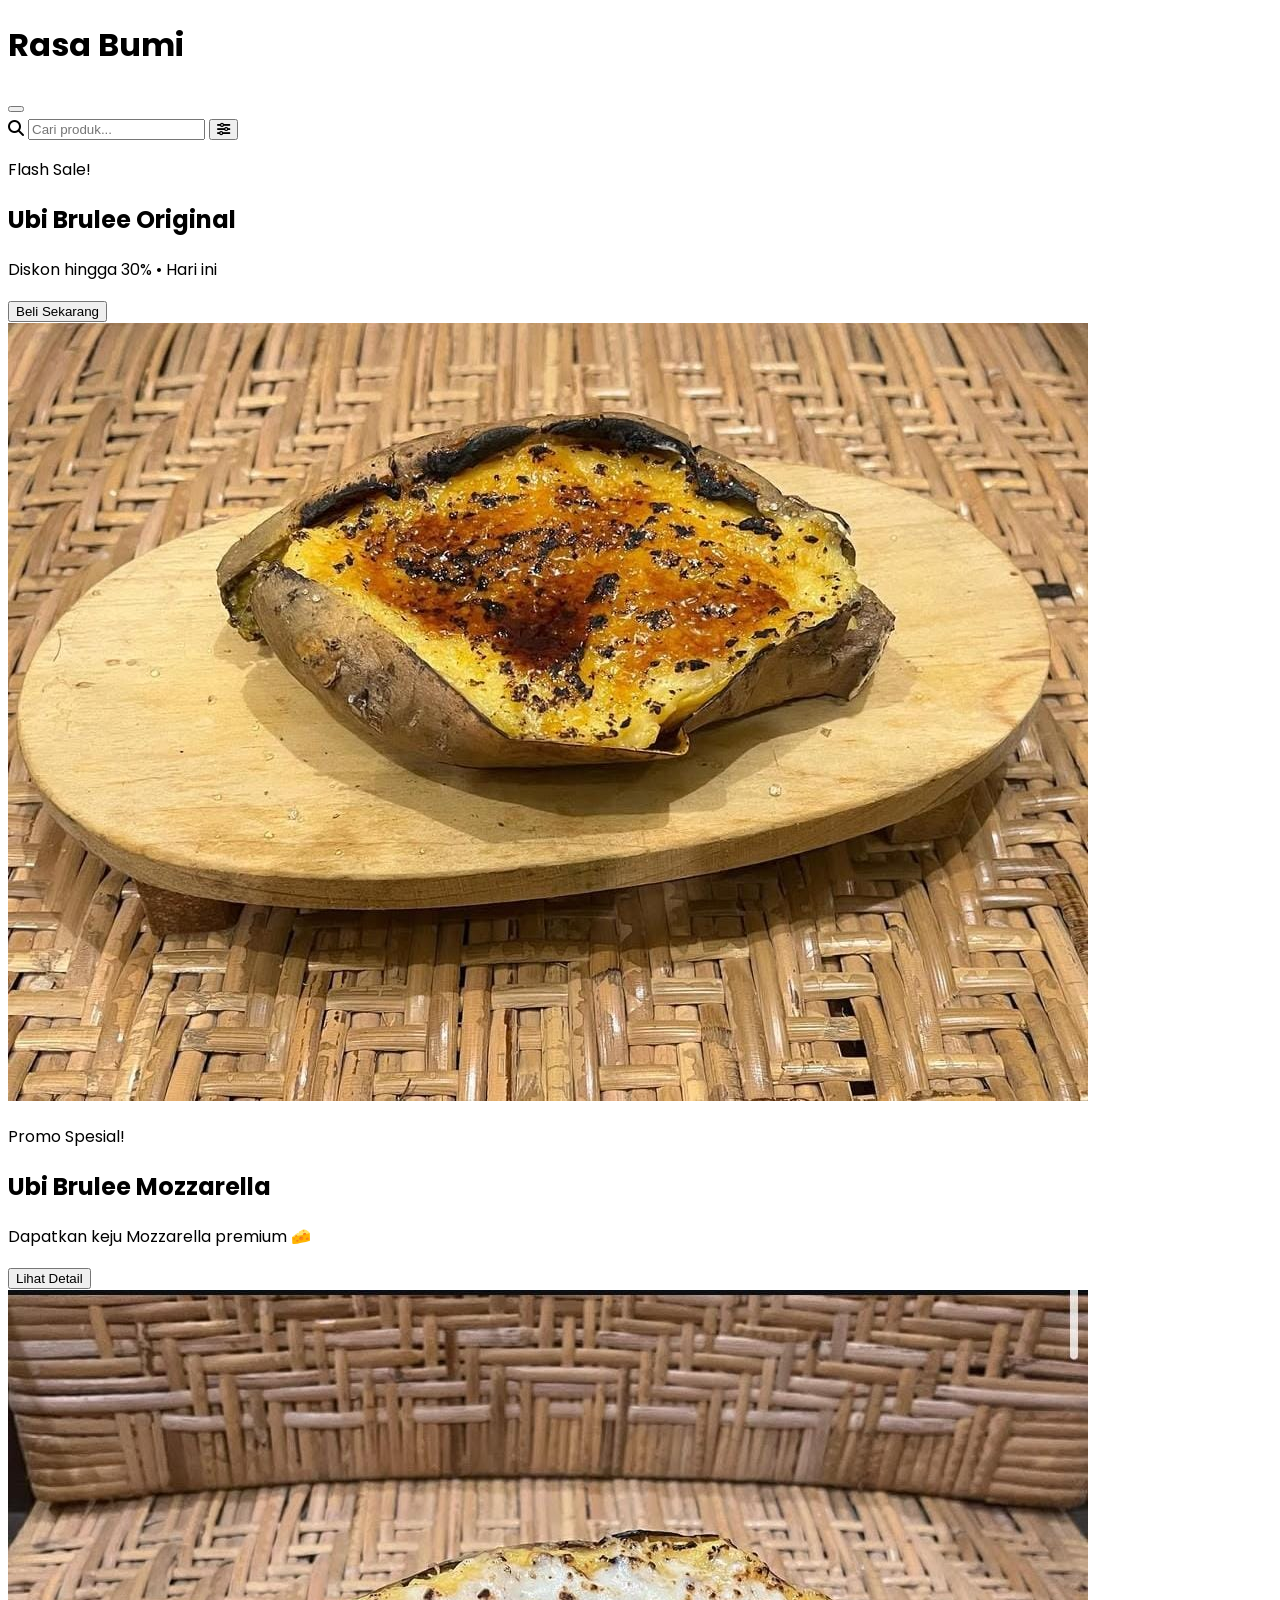
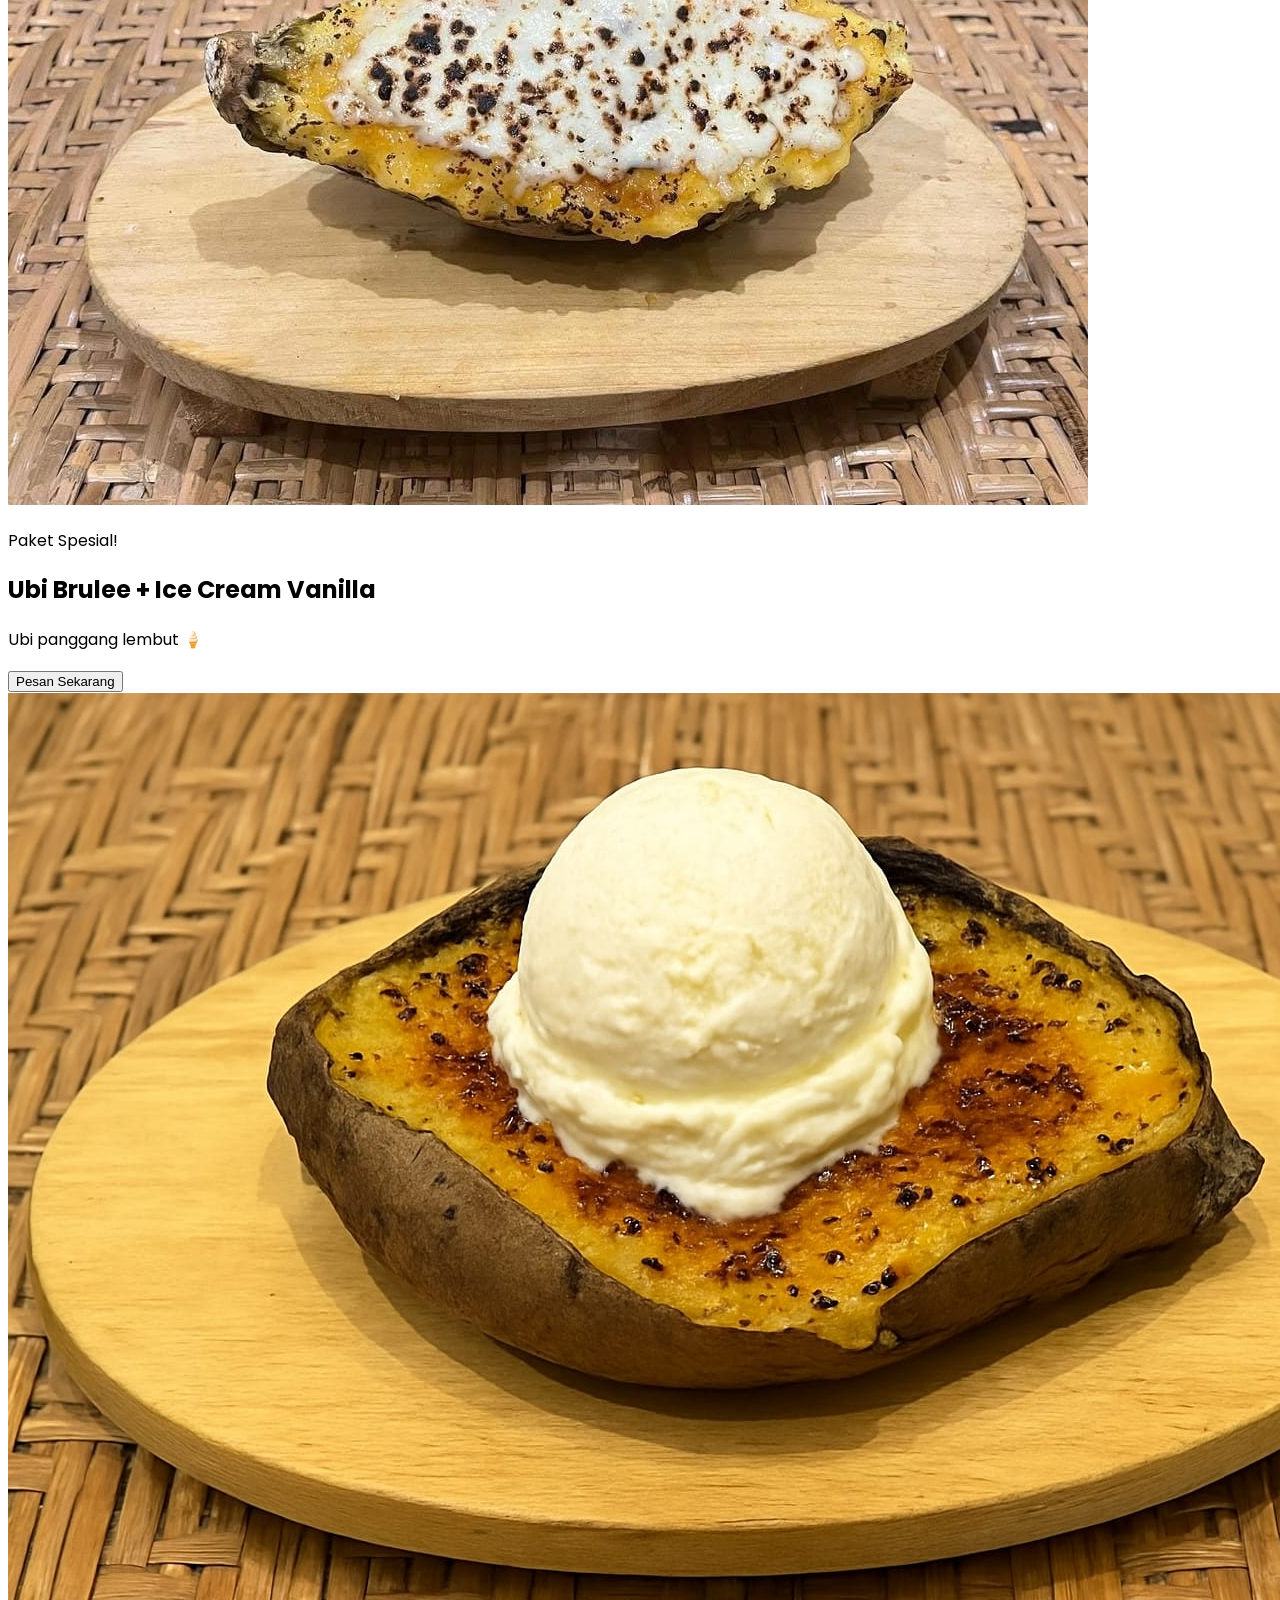
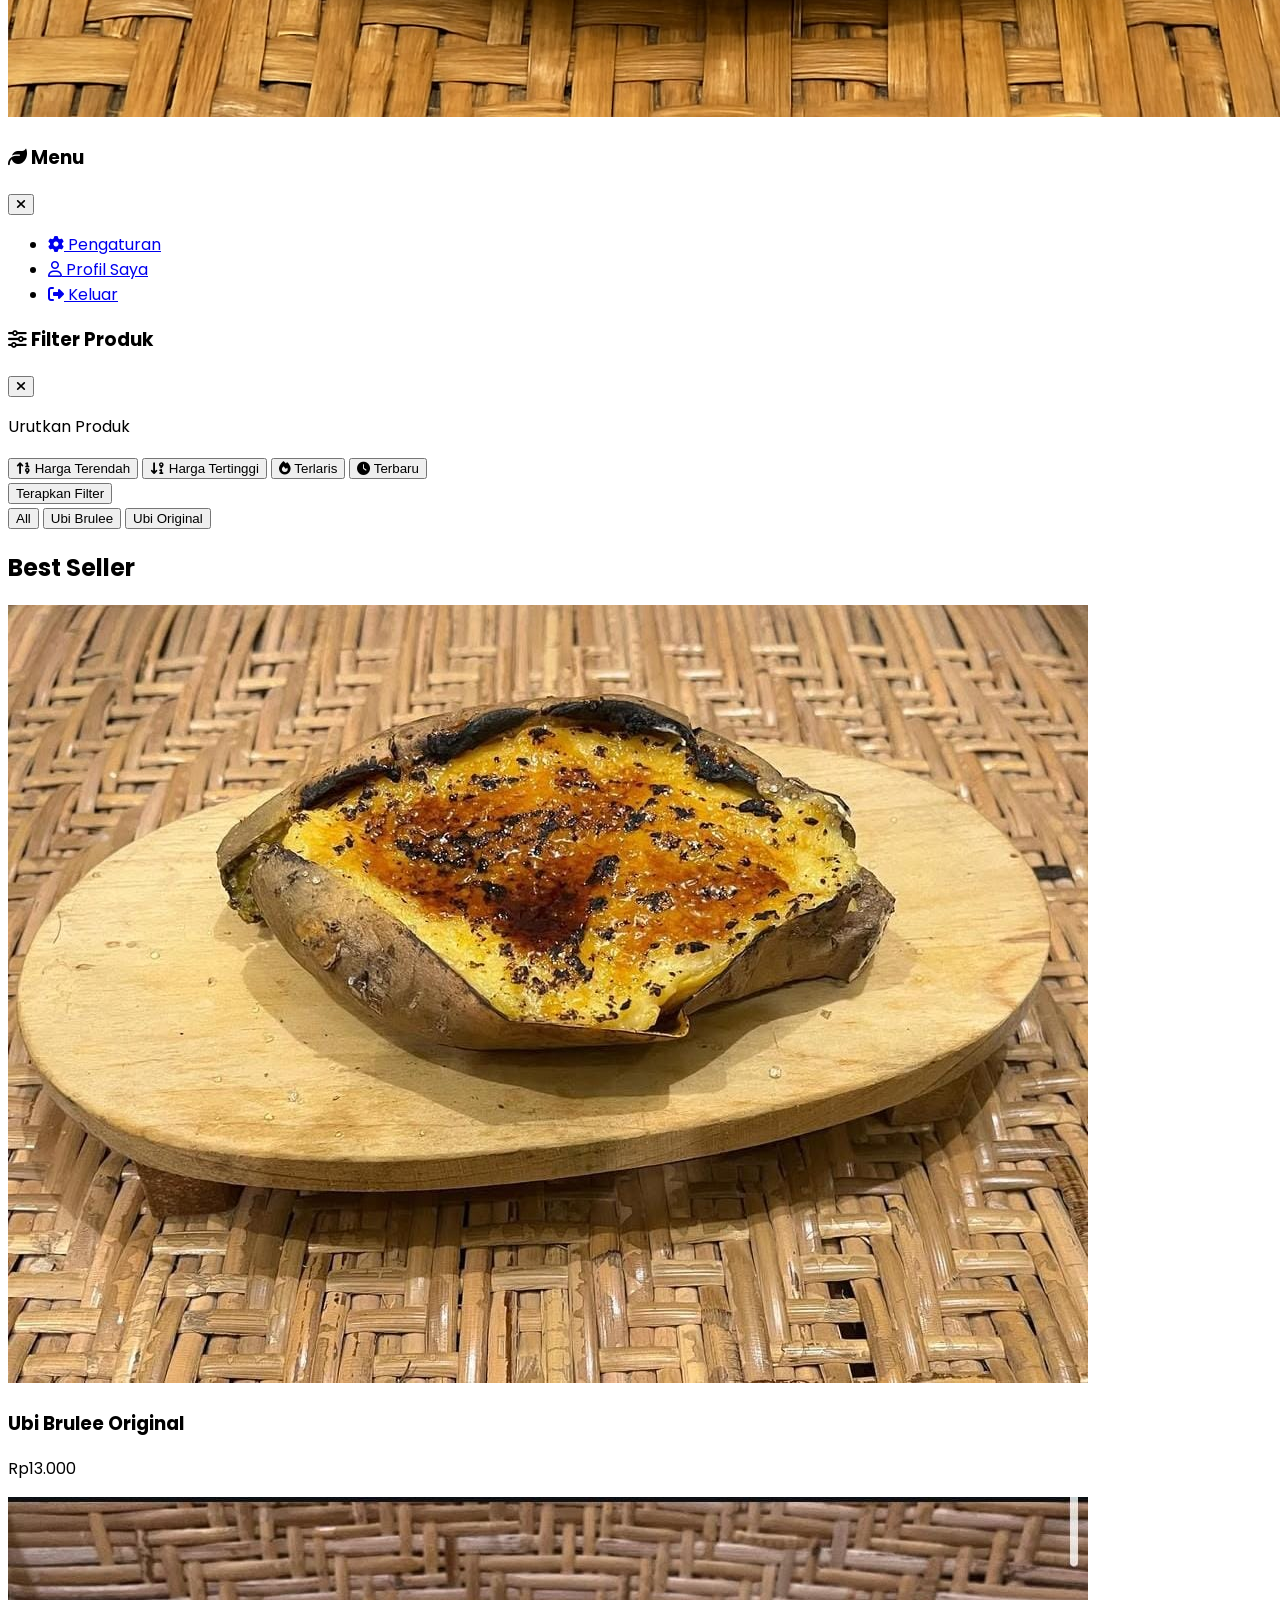
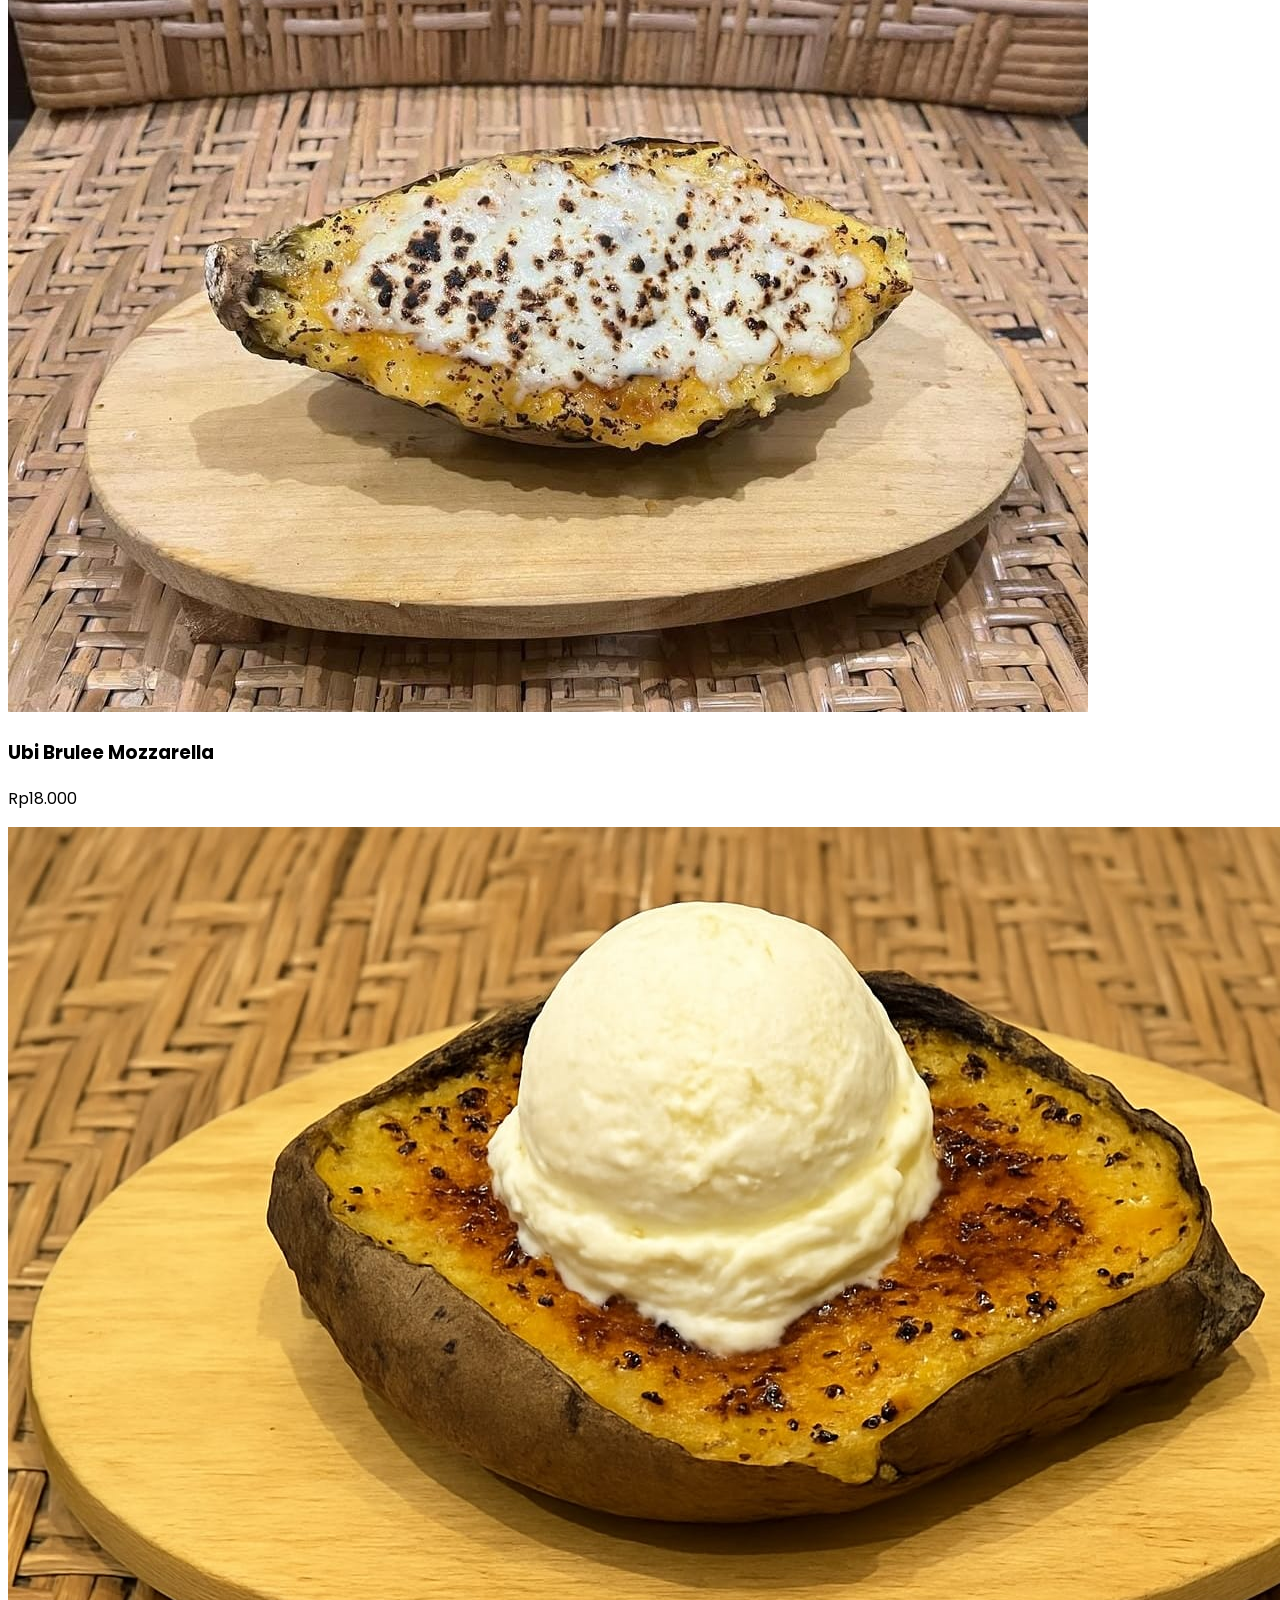
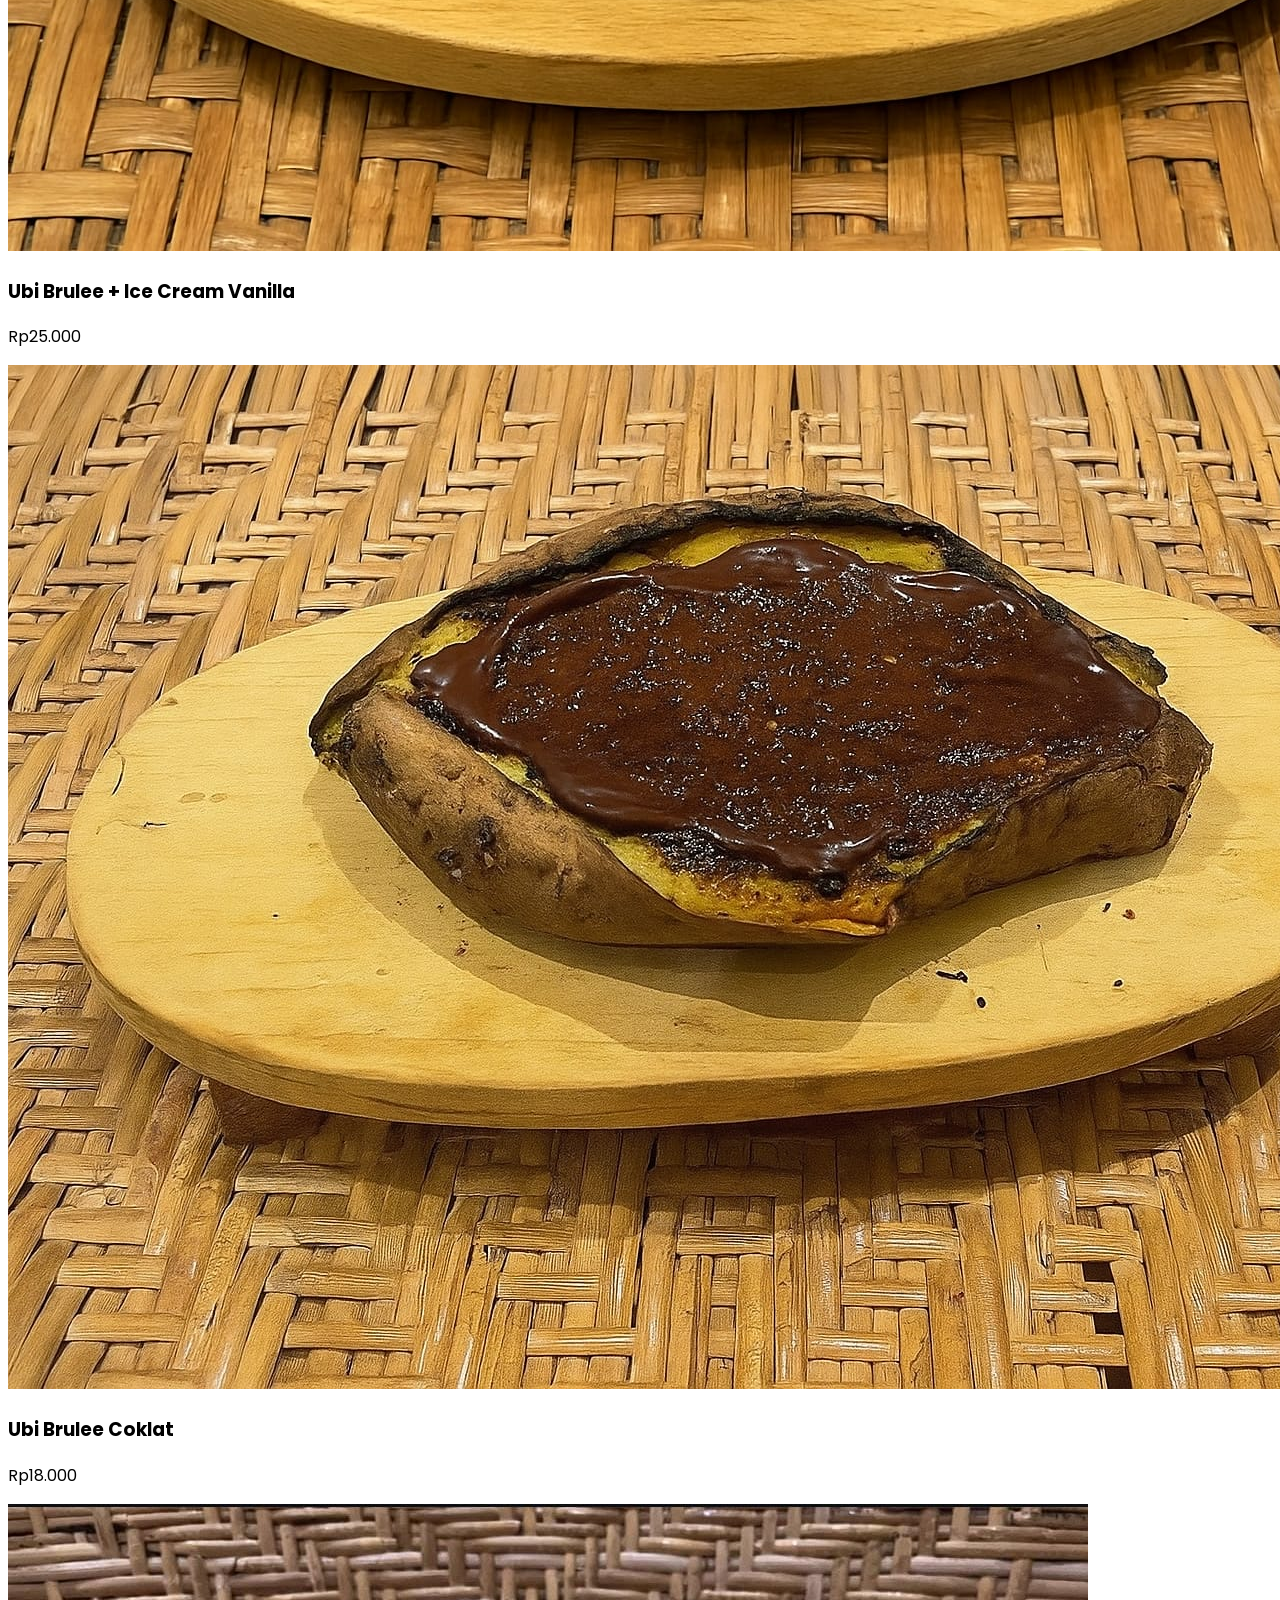
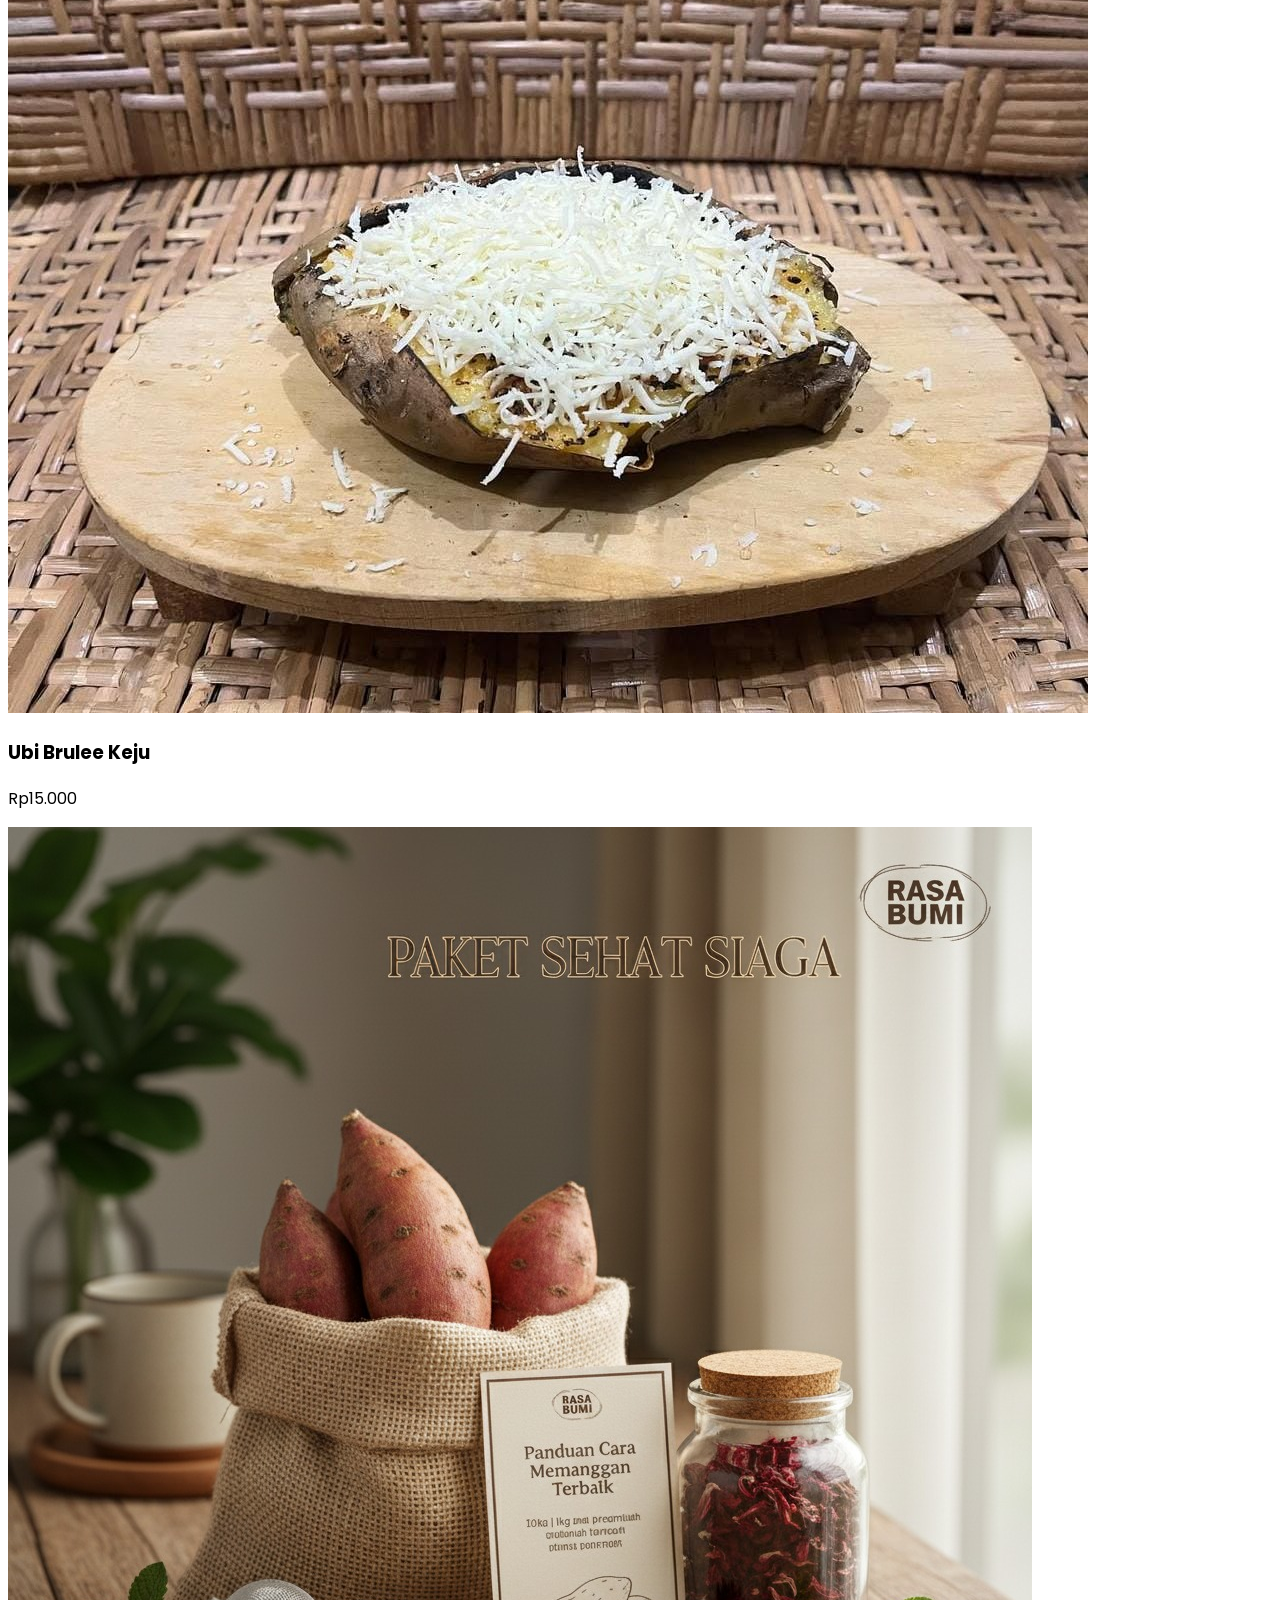
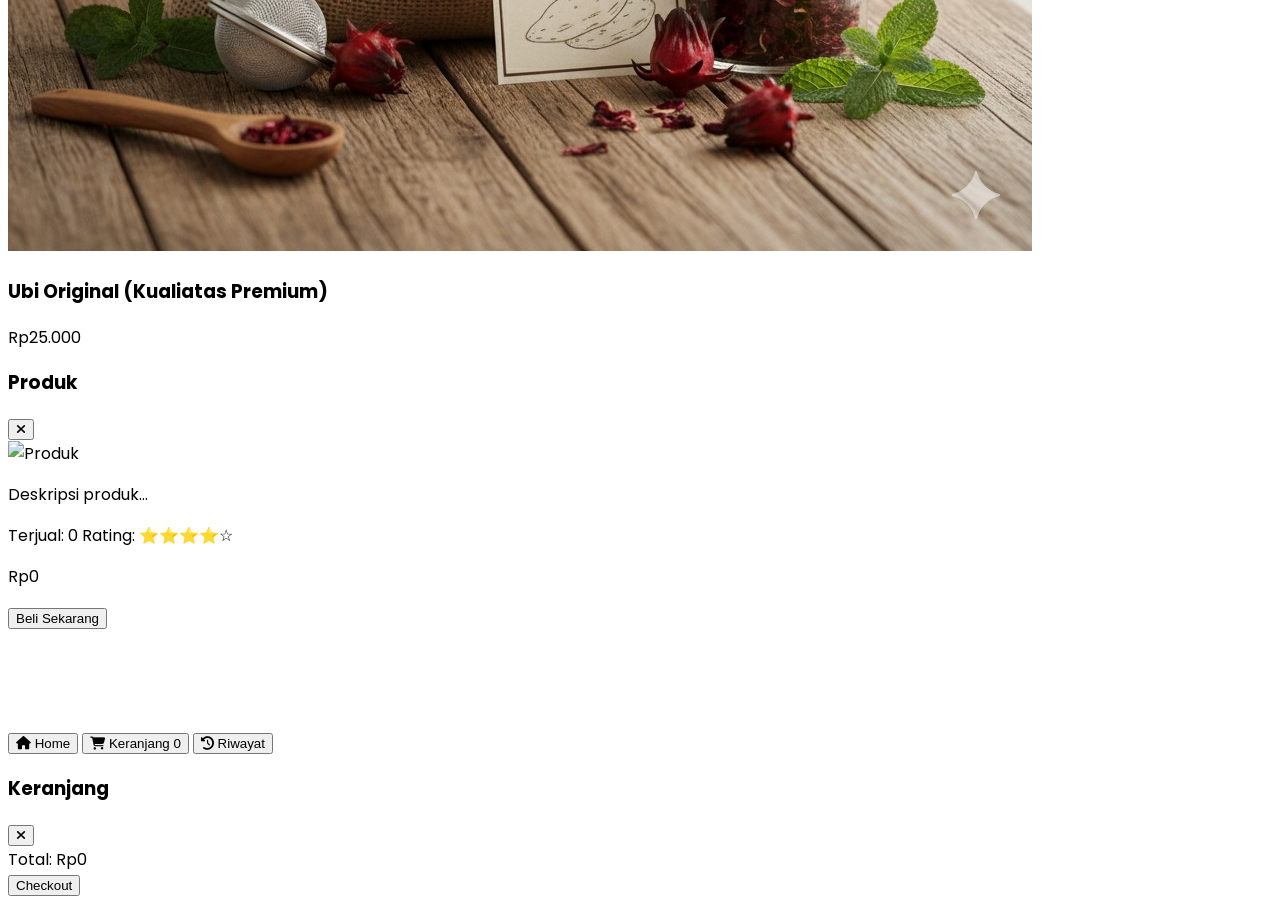
==== commit 4b687d46: "penambahan menu" ====
--- a/index.html
+++ b/index.html
@@ -327,15 +327,9 @@
           </button>
           <button
             class="flex-shrink-0 bg-gray-100 text-gray-700 px-3 py-1 rounded-full text-sm category-btn"
-            data-category="Siap Santap"
-          >
-            Ubi ...
-          </button>
-          <button
-            class="flex-shrink-0 bg-gray-100 text-gray-700 px-3 py-1 rounded-full text-sm category-btn"
-            data-category="Paket Hemat"
-          >
-            Ubi ...
+            data-category="Ubi Original"
+          >
+            Ubi Original
           </button>
         </div>
 
